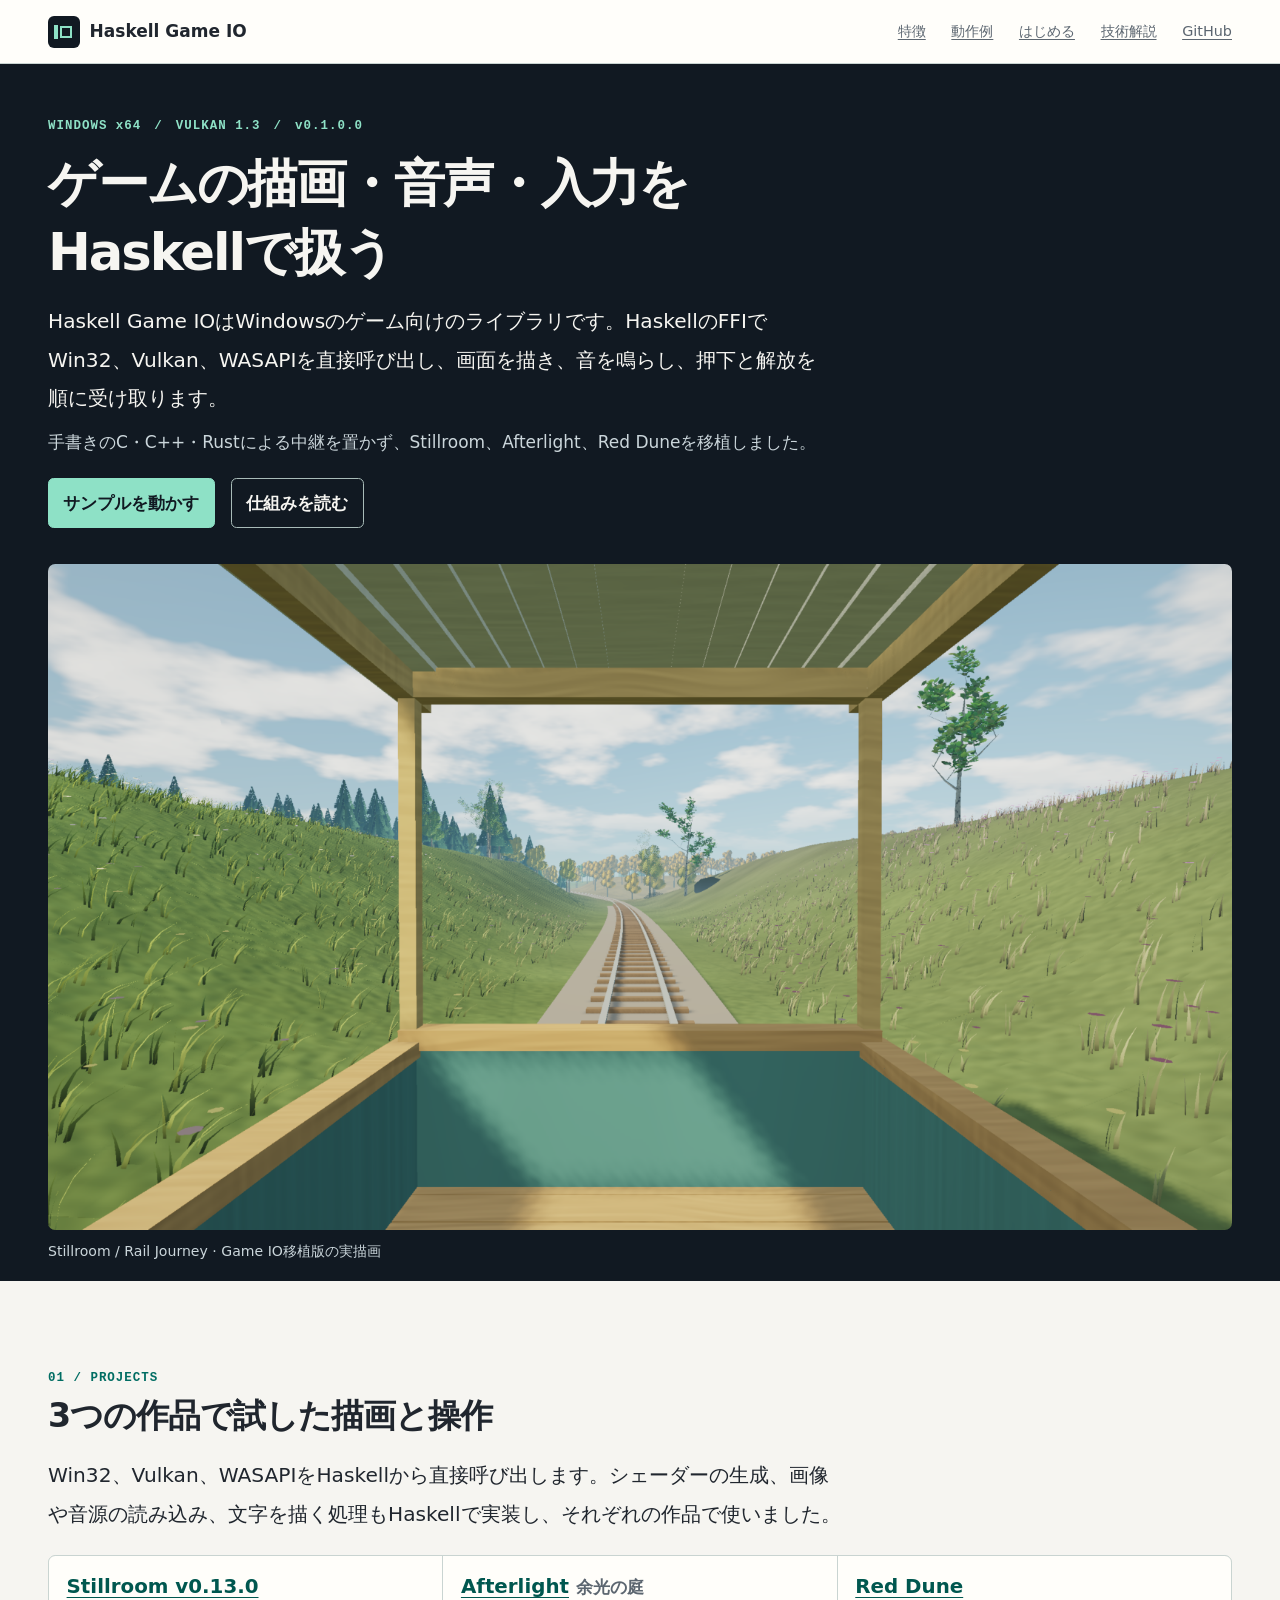
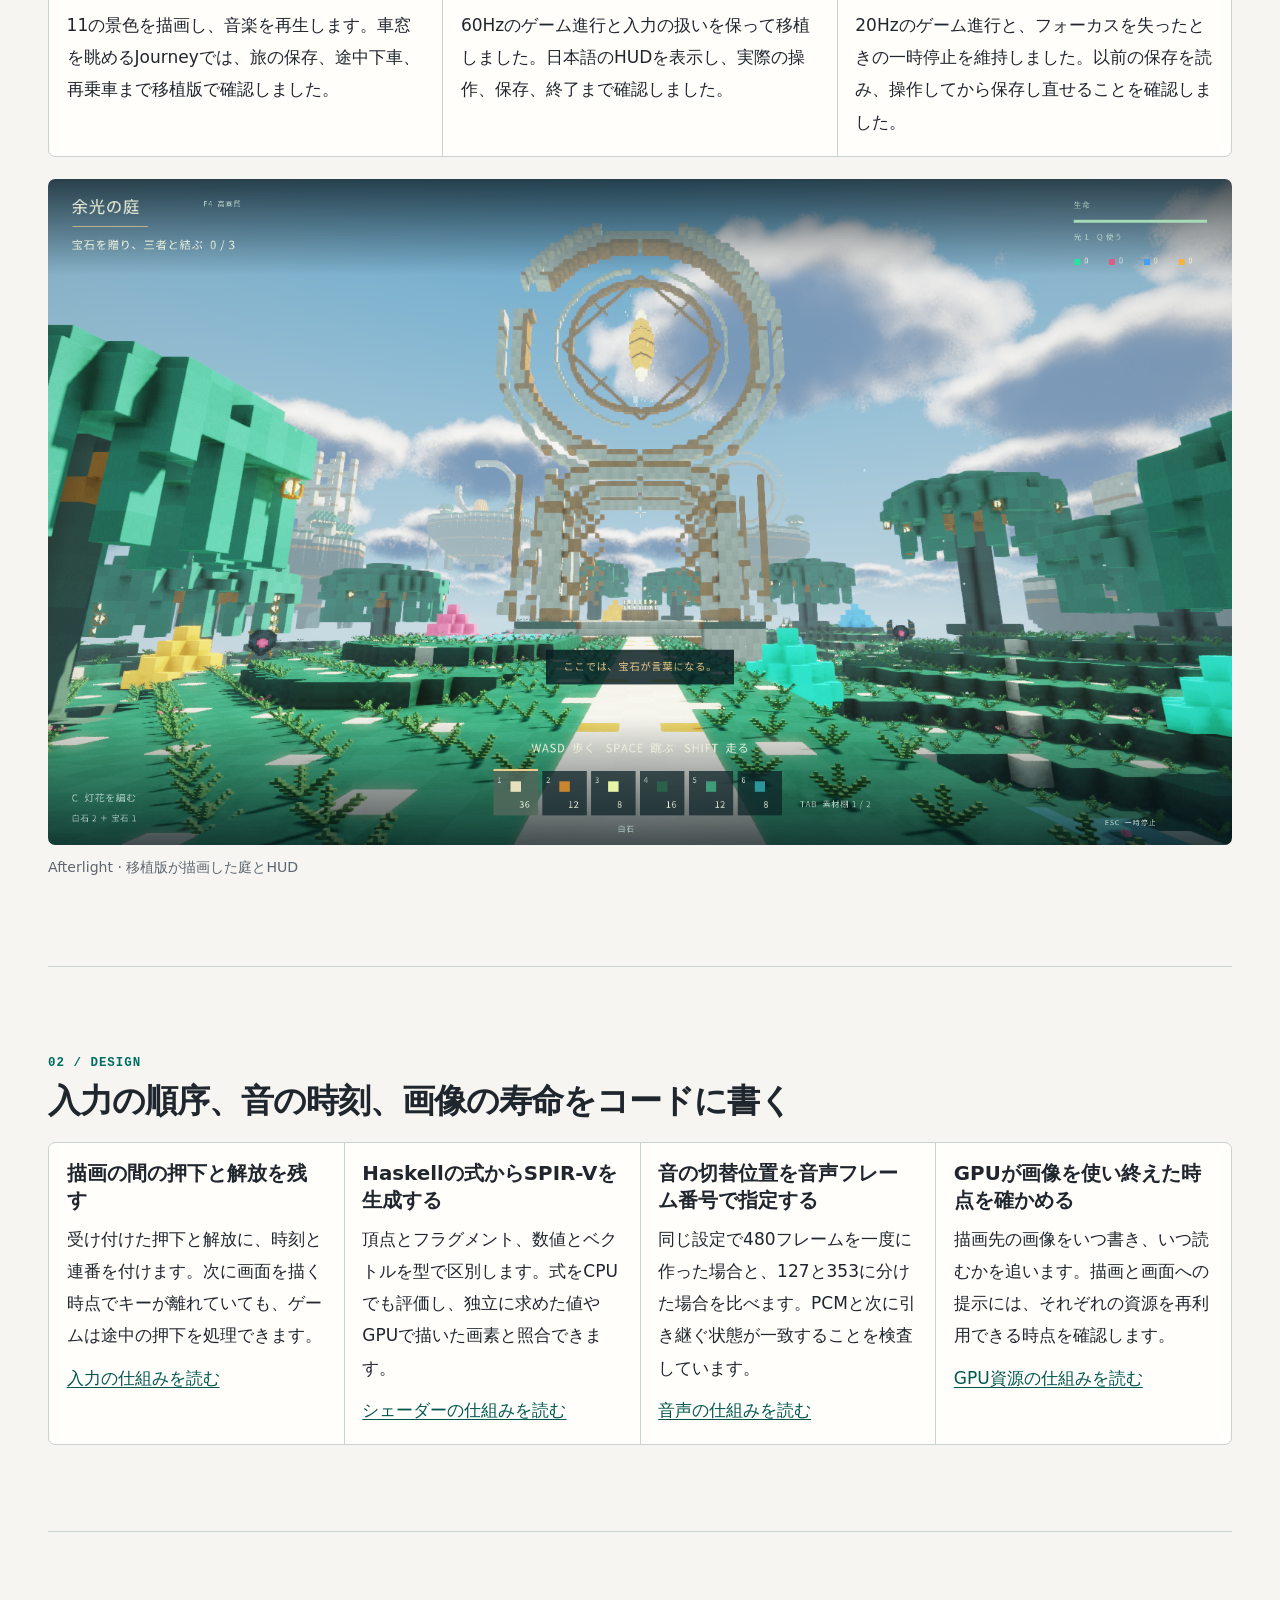
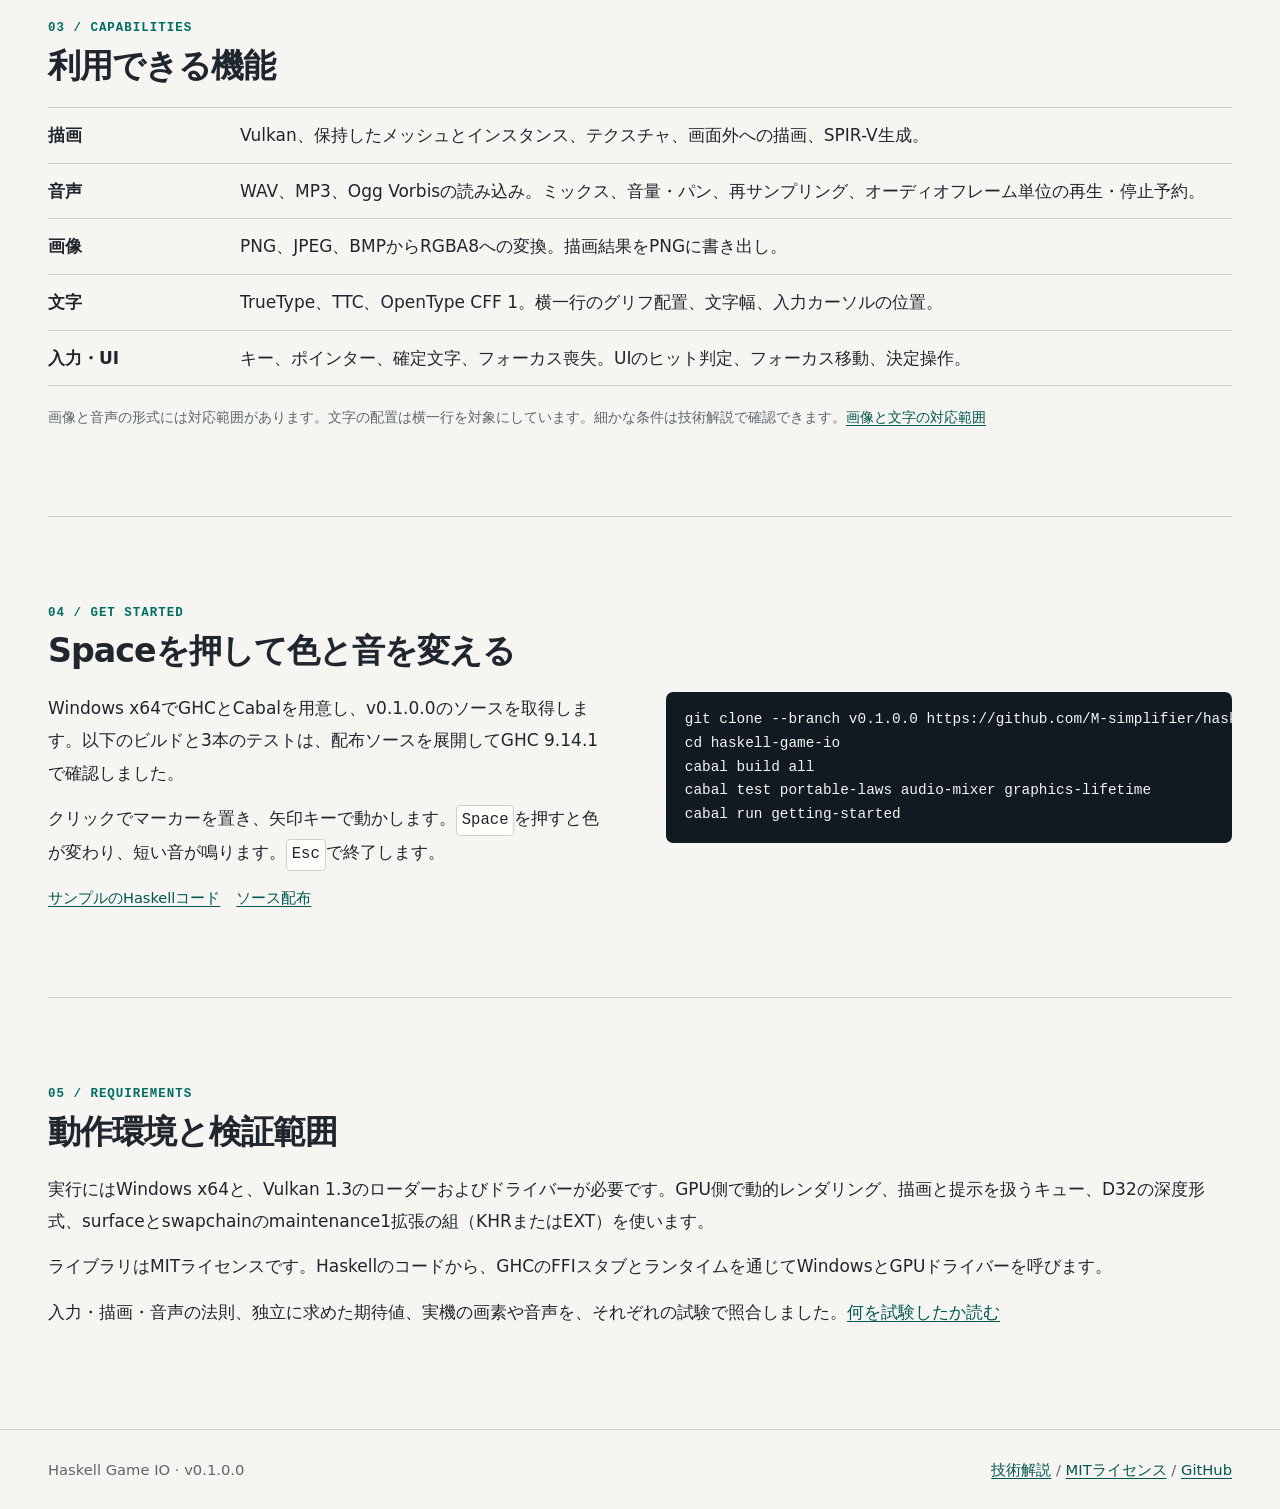
==== site/index.html @ 97c091fb "Add the Japanese Game IO website and implementation guide" ====
<!doctype html>
<html lang="ja">
<head>
  <meta charset="utf-8">
  <meta name="viewport" content="width=device-width, initial-scale=1">
  <meta name="description" content="Haskell Game IOは、Win32、Vulkan、WASAPIを直接呼び出すWindows向けのゲームIOライブラリです。実際のゲーム画面、始め方、実装の仕組みを紹介します。">
  <title>Haskell Game IO</title>
  <link rel="icon" href="assets/game-io.svg" type="image/svg+xml">
  <link rel="stylesheet" href="styles.css">
</head>
<body>
  <a class="skip-link" href="#main">本文へ移動</a>
  <header class="masthead">
    <div class="wrap header-inner">
      <a class="wordmark" href="./" aria-current="page">
        <img src="assets/game-io.svg" alt="" width="32" height="32">
        <span>Haskell Game IO</span>
      </a>
      <nav class="site-nav" aria-label="サイト内">
        <a href="#features">特徴</a>
        <a href="#projects">動作例</a>
        <a href="#start">はじめる</a>
        <a href="implementation.html">技術解説</a>
        <a href="https://github.com/M-simplifier/haskell-game-io">GitHub</a>
      </nav>
    </div>
  </header>
  <main id="main" tabindex="-1">
    <section class="hero" aria-labelledby="hero-title">
      <div class="wrap hero-content">
        <p class="eyebrow">WINDOWS x64　/　VULKAN 1.3　/　v0.1.0.0</p>
        <h1 id="hero-title">ゲームの描画・音声・入力を<br class="hero-break">Haskellで扱う</h1>
        <p class="lede">Haskell Game IOはWindowsのゲーム向けのライブラリです。HaskellのFFIでWin32、Vulkan、WASAPIを直接呼び出し、画面を描き、音を鳴らし、押下と解放を順に受け取ります。</p>
        <p class="hero-detail">手書きのC・C++・Rustによる中継を置かず、Stillroom、Afterlight、Red Duneを移植しました。</p>
        <div class="actions">
          <a class="action" href="#start">サンプルを動かす</a>
          <a class="action action-secondary" href="implementation.html">仕組みを読む</a>
        </div>
      </div>
      <figure class="wrap hero-media">
        <img src="assets/stillroom-rail-journey.png" alt="Stillroomの木枠の車内から、草地を抜けて奥へ続く線路を望む" width="1600" height="900" fetchpriority="high">
        <figcaption>Stillroom <span aria-hidden="true">/</span> Rail Journey <span aria-hidden="true">·</span> Game IO移植版の実描画</figcaption>
      </figure>
    </section>

    <section id="projects" class="section wrap" aria-labelledby="projects-title">
      <p class="eyebrow">01 / PROJECTS</p>
      <h2 id="projects-title">3つの作品で試した描画と操作</h2>
      <p class="lede">Win32、Vulkan、WASAPIをHaskellから直接呼び出します。シェーダーの生成、画像や音源の読み込み、文字を描く処理もHaskellで実装し、それぞれの作品で使いました。</p>
      <div class="feature-grid project-grid">
        <article>
          <h3><a href="https://github.com/M-simplifier/stillroom/releases/tag/v0.13.0">Stillroom v0.13.0</a></h3>
          <p>11の景色を描画し、音楽を再生します。車窓を眺めるJourneyでは、旅の保存、途中下車、再乗車まで移植版で確認しました。</p>
        </article>
        <article>
          <h3><a href="https://github.com/M-simplifier/fp-game-alpha/tree/775f4eb0437a3cc426aee0e5888a38e9432fae35/references/afterlight">Afterlight</a> <span class="subname">余光の庭</span></h3>
          <p>60Hzのゲーム進行と入力の扱いを保って移植しました。日本語のHUDを表示し、実際の操作、保存、終了まで確認しました。</p>
        </article>
        <article>
          <h3><a href="https://github.com/M-simplifier/fp-game-alpha/tree/775f4eb0437a3cc426aee0e5888a38e9432fae35/references/red-dune">Red Dune</a></h3>
          <p>20Hzのゲーム進行と、フォーカスを失ったときの一時停止を維持しました。以前の保存を読み、操作してから保存し直せることを確認しました。</p>
        </article>
      </div>
      <figure class="scene">
        <img src="assets/afterlight-hud.png" alt="Afterlightの庭。木と石の門、空の雲に、日本語の案内と所持品の表示が重なる" width="1600" height="900" loading="lazy">
        <figcaption>Afterlight <span aria-hidden="true">·</span> 移植版が描画した庭とHUD</figcaption>
      </figure>
    </section>

    <section id="features" class="section wrap" aria-labelledby="features-title">
      <p class="eyebrow">02 / DESIGN</p>
      <h2 id="features-title">入力の順序、音の時刻、画像の寿命をコードに書く</h2>
      <div class="feature-grid">
        <article>
          <h3>描画の間の押下と解放を残す</h3>
          <p>受け付けた押下と解放に、時刻と連番を付けます。次に画面を描く時点でキーが離れていても、ゲームは途中の押下を処理できます。</p>
          <a href="implementation.html#input">入力の仕組みを読む</a>
        </article>
        <article>
          <h3>Haskellの式からSPIR-Vを生成する</h3>
          <p>頂点とフラグメント、数値とベクトルを型で区別します。式をCPUでも評価し、独立に求めた値やGPUで描いた画素と照合できます。</p>
          <a href="implementation.html#shaders">シェーダーの仕組みを読む</a>
        </article>
        <article>
          <h3>音の切替位置を音声フレーム番号で指定する</h3>
          <p>同じ設定で480フレームを一度に作った場合と、127と353に分けた場合を比べます。PCMと次に引き継ぐ状態が一致することを検査しています。</p>
          <a href="implementation.html#audio">音声の仕組みを読む</a>
        </article>
        <article>
          <h3>GPUが画像を使い終えた時点を確かめる</h3>
          <p>描画先の画像をいつ書き、いつ読むかを追います。描画と画面への提示には、それぞれの資源を再利用できる時点を確認します。</p>
          <a href="implementation.html#gpu">GPU資源の仕組みを読む</a>
        </article>
      </div>
    </section>

    <section class="section wrap" aria-labelledby="capabilities-title">
      <p class="eyebrow">03 / CAPABILITIES</p>
      <h2 id="capabilities-title">利用できる機能</h2>
      <dl class="capabilities">
        <div><dt>描画</dt><dd>Vulkan、保持したメッシュとインスタンス、テクスチャ、画面外への描画、SPIR-V生成。</dd></div>
        <div><dt>音声</dt><dd>WAV、MP3、Ogg Vorbisの読み込み。ミックス、音量・パン、再サンプリング、オーディオフレーム単位の再生・停止予約。</dd></div>
        <div><dt>画像</dt><dd>PNG、JPEG、BMPからRGBA8への変換。描画結果をPNGに書き出し。</dd></div>
        <div><dt>文字</dt><dd>TrueType、TTC、OpenType CFF 1。横一行のグリフ配置、文字幅、入力カーソルの位置。</dd></div>
        <div><dt>入力・UI</dt><dd>キー、ポインター、確定文字、フォーカス喪失。UIのヒット判定、フォーカス移動、決定操作。</dd></div>
      </dl>
      <p class="fine-print">画像と音声の形式には対応範囲があります。文字の配置は横一行を対象にしています。細かな条件は技術解説で確認できます。<a href="implementation.html#assets">画像と文字の対応範囲</a></p>
    </section>

    <section id="start" class="section wrap" aria-labelledby="start-title">
      <p class="eyebrow">04 / GET STARTED</p>
      <h2 id="start-title">Spaceを押して色と音を変える</h2>
      <div class="split">
        <div>
          <p>Windows x64でGHCとCabalを用意し、v0.1.0.0のソースを取得します。以下のビルドと3本のテストは、配布ソースを展開してGHC 9.14.1で確認しました。</p>
          <p>クリックでマーカーを置き、矢印キーで動かします。<kbd>Space</kbd>を押すと色が変わり、短い音が鳴ります。<kbd>Esc</kbd>で終了します。</p>
          <p class="source-links">
            <a href="https://github.com/M-simplifier/haskell-game-io/blob/19dde99dc005aceafae934d7178d2b5ecf517e54/examples/GettingStarted.hs">サンプルのHaskellコード</a>
            <a href="https://github.com/M-simplifier/haskell-game-io/releases/tag/v0.1.0.0">ソース配布</a>
          </p>
        </div>
        <pre tabindex="0" aria-label="PowerShellでのビルドと実行"><code>git clone --branch v0.1.0.0 https://github.com/M-simplifier/haskell-game-io.git
cd haskell-game-io
cabal build all
cabal test portable-laws audio-mixer graphics-lifetime
cabal run getting-started</code></pre>
      </div>
    </section>

    <section class="section wrap" aria-labelledby="requirements-title">
      <p class="eyebrow">05 / REQUIREMENTS</p>
      <h2 id="requirements-title">動作環境と検証範囲</h2>
      <p>実行にはWindows x64と、Vulkan 1.3のローダーおよびドライバーが必要です。GPU側で動的レンダリング、描画と提示を扱うキュー、D32の深度形式、surfaceとswapchainのmaintenance1拡張の組（KHRまたはEXT）を使います。</p>
      <p>ライブラリはMITライセンスです。Haskellのコードから、GHCのFFIスタブとランタイムを通じてWindowsとGPUドライバーを呼びます。</p>
      <p>入力・描画・音声の法則、独立に求めた期待値、実機の画素や音声を、それぞれの試験で照合しました。<a href="implementation.html#validation">何を試験したか読む</a></p>
    </section>
  </main>
  <footer class="site-footer">
    <div class="wrap footer-inner">
      <span>Haskell Game IO <span aria-hidden="true">·</span> v0.1.0.0</span>
      <span><a href="implementation.html">技術解説</a> <span aria-hidden="true">/</span> <a href="https://github.com/M-simplifier/haskell-game-io/blob/19dde99dc005aceafae934d7178d2b5ecf517e54/LICENSE">MITライセンス</a> <span aria-hidden="true">/</span> <a href="https://github.com/M-simplifier/haskell-game-io">GitHub</a></span>
    </div>
  </footer>
</body>
</html>
---- site/styles.css ----
:root {
  color-scheme: light;
  --paper: #f6f5f1;
  --surface: #fffefa;
  --ink: #20262e;
  --muted: #5c6670;
  --accent: #006d63;
  --accent-strong: #00574f;
  --line: #c9d4d1;
  --tint: #e8f0ec;
  --dark: #111922;
  --light: #f6f5f1;
  --mint: #8ee1c6;
  --space: clamp(1.15rem, 4vw, 3rem);
  --mono: ui-monospace, Consolas, "Liberation Mono", monospace;
}

*, *::before, *::after { box-sizing: border-box; }

[hidden] { display: none !important; }

html { scroll-padding-top: 1.5rem; }

body {
  margin: 0;
  background: var(--paper);
  color: var(--ink);
  font: clamp(1.0625rem, 1.25vw, 1.125rem)/1.9 system-ui, "Yu Gothic UI", "Hiragino Kaku Gothic ProN", "Noto Sans CJK JP", sans-serif;
}

img { display: block; max-inline-size: 100%; block-size: auto; }

h1, h2, h3, p, figure { margin: 0; }

h1, h2, h3 { line-height: 1.36; }

h1 { font-size: clamp(2.05rem, 4vw, 3.5rem); letter-spacing: -.04em; }

h2 { font-size: clamp(1.55rem, 2.6vw, 2.5rem); letter-spacing: -.03em; }

h3 { font-size: clamp(1.08rem, 1.55vw, 1.28rem); }

a { color: var(--accent-strong); text-underline-offset: .2em; }

a:hover { text-decoration-thickness: .14em; }

:focus-visible { outline: .18rem solid #a64a1e; outline-offset: .2rem; }

.hero :focus-visible { outline-color: #ffc986; }

code, pre, kbd, .eyebrow { font-family: var(--mono); }

p code, dd code, li code {
  font-size: .9em;
  overflow-wrap: anywhere;
}

pre {
  margin: 0;
  padding: 1rem 1.2rem;
  overflow-x: auto;
  border-radius: .45rem;
  background: var(--dark);
  color: var(--light);
  font-size: .9rem;
  line-height: 1.65;
}

kbd {
  display: inline-block;
  padding: 0 .3em;
  border: 1px solid var(--line);
  border-radius: .24em;
  background: var(--surface);
  font-size: .92em;
}

.wrap { width: min(76rem, calc(100% - 2 * var(--space))); margin-inline: auto; }

.skip-link {
  position: absolute;
  z-index: 5;
  inset: .4rem auto auto .4rem;
  padding: .65rem 1rem;
  background: var(--surface);
  transform: translateY(-160%);
}

.skip-link:focus { transform: none; }

.masthead {
  border-block-end: 1px solid var(--line);
  background: var(--surface);
}

.header-inner {
  display: flex;
  flex-wrap: wrap;
  align-items: center;
  justify-content: space-between;
  gap: .3rem 1.4rem;
  padding-block: .6rem;
}

.wordmark, .site-nav {
  display: flex;
  align-items: center;
  gap: clamp(.7rem, 2vw, 1.6rem);
}

.wordmark {
  min-block-size: 2.75rem;
  gap: .6rem;
  color: var(--ink);
  font-weight: 750;
  text-decoration: none;
}

.site-nav { flex-wrap: wrap; }

.site-nav a {
  display: flex;
  align-items: center;
  min-block-size: 2.75rem;
  color: var(--muted);
  font-size: .9rem;
}

.site-nav [aria-current] { color: var(--ink); font-weight: 700; }

.hero { background: var(--dark); color: var(--light); padding-block-end: 1rem; }

.hero-media img {
  inline-size: 100%;
  border-radius: .45rem;
}

.hero-content {
  padding-block: clamp(1.9rem, 4vw, 3.3rem) clamp(1.4rem, 3vw, 2.2rem);
}

.hero-content h1 { margin-block: .6rem .9rem; }

.hero-content .lede { max-inline-size: 49rem; }

.hero-detail, .hero-media figcaption { color: #cbd6db; }

.hero-detail { margin-block-start: .55rem; }

.eyebrow {
  color: var(--accent);
  font-size: .78rem;
  font-weight: 700;
  letter-spacing: .08em;
}

.hero .eyebrow { color: var(--mint); }

.lede { max-inline-size: 50rem; font-size: clamp(1.03rem, 1.6vw, 1.26rem); }

.actions { display: flex; flex-wrap: wrap; align-items: center; gap: .65rem 1rem; }

.action, button {
  display: inline-flex;
  align-items: center;
  justify-content: center;
  min-block-size: 2.75rem;
  padding: .52rem .9rem;
  border: 1px solid var(--accent);
  border-radius: .35rem;
  background: var(--accent);
  color: white;
  font: inherit;
  font-weight: 650;
  text-decoration: none;
  cursor: pointer;
}

.action:hover, button:hover { background: var(--accent-strong); }

.action-secondary, button.secondary {
  background: transparent;
  color: var(--accent-strong);
}

.action-secondary:hover, button.secondary:hover { background: var(--tint); }

.hero .actions { margin-block-start: 1.2rem; }

.hero .action { background: var(--mint); color: var(--dark); border-color: var(--mint); }

.hero .action:hover { background: #b1eedc; }

.hero .action-secondary { background: transparent; color: var(--light); border-color: #a8bbb8; }

.hero .action-secondary:hover { background: #273740; }

button[aria-disabled="true"], button[aria-disabled="true"]:hover {
  background: var(--tint);
  color: var(--muted);
  border-color: var(--line);
  cursor: default;
}

.section { padding-block: clamp(3.2rem, 6.67vw, 6rem); }

.section + .section { border-block-start: 1px solid var(--line); }

.section h2 { margin-block: .15rem 1.15rem; }

.section p + p, .article-body p + p { margin-block-start: .8rem; }

.split {
  display: grid;
  grid-template-columns: minmax(0, 1fr) minmax(0, 1fr);
  align-items: start;
  gap: clamp(1.2rem, 4vw, 3.5rem);
}

.feature-grid {
  display: grid;
  grid-template-columns: repeat(auto-fit, minmax(min(100%, 16rem), 1fr));
  gap: 1px;
  border: 1px solid var(--line);
  border-radius: .45rem;
  background: var(--line);
  overflow: hidden;
}

.feature-grid > * { padding: 1.1rem; background: var(--surface); }

.feature-grid p { margin-block-start: .5rem; }

.feature-grid p + a { display: inline-block; margin-block-start: .65rem; }

.project-grid, .scene { margin-block-start: 1.4rem; }

.subname { color: var(--muted); font-size: .85em; }

.scene img { width: 100%; border-radius: .45rem; }

figcaption, .fine-print {
  margin-block-start: .55rem;
  color: var(--muted);
  font-size: .88rem;
}

.capabilities { margin-block: 1.1rem; }

.capabilities > div {
  display: grid;
  grid-template-columns: minmax(7rem, 11rem) minmax(0, 1fr);
  gap: .15rem 1rem;
  padding-block: .7rem;
  border-block-end: 1px solid var(--line);
}

.capabilities > div:first-child { border-block-start: 1px solid var(--line); }

.capabilities dt { font-weight: 700; }

.capabilities dd { margin: 0; }

.source-links {
  display: flex;
  flex-wrap: wrap;
  gap: .25rem 1rem;
  font-size: .91rem;
}

.article-intro {
  padding-block: clamp(2.5rem, 6vw, 4.75rem) clamp(1.8rem, 4vw, 3rem);
  border-block-end: 1px solid var(--line);
  background: var(--tint);
}

.article-intro h1 { margin-block: .45rem 1rem; }

.article-layout {
  display: grid;
  grid-template-columns: minmax(10rem, 13rem) minmax(0, 45rem);
  align-items: start;
  gap: var(--space);
  padding-block: clamp(1.8rem, 4vw, 3rem);
}

.article-contents {
  position: sticky;
  top: 1.25rem;
  padding-inline-end: .85rem;
  font-size: .92rem;
}

.article-contents summary { cursor: pointer; font-weight: 700; }

.article-contents ol { margin-block: .5rem 0; padding-inline-start: 1.25rem; }

.article-contents a { display: inline-block; padding-block: .18rem; }

.article-body > section { padding-block: 0 clamp(1.75rem, 3vw, 2.25rem); }

.article-body > section + section { padding-block-start: clamp(1.75rem, 3vw, 2.25rem); border-block-start: 1px solid var(--line); }

.article-body h2 { margin-block: .18rem 1rem; }

.article-body h3 { margin-block: 1.2rem .55rem; }

.article-body :is(figure, pre, details) { margin-block: 1.15rem; }

.diagram {
  padding: clamp(.85rem, 3vw, 1.4rem);
  border: 1px solid var(--line);
  border-radius: .45rem;
  background: var(--surface);
}

.diagram-steps {
  display: grid;
  grid-template-columns: repeat(auto-fit, minmax(min(100%, 10.5rem), 1fr));
  gap: .55rem;
  padding: 0;
  margin: 0;
  list-style: none;
}

.diagram-steps > li {
  padding: .75rem;
  background: var(--tint);
  border-radius: .25rem;
}

.diagram-steps strong { display: block; }

.diagram-head {
  padding-block-end: .5rem;
  border-block-end: 1px solid var(--line);
  margin-block-end: .65rem;
}

.input-timeline {
  display: grid;
  grid-template-columns: repeat(4, minmax(0, 1fr));
  gap: .45rem;
  margin: 0;
  padding: 0;
  list-style: none;
}

.input-timeline li {
  padding: .6rem;
  border: 2px solid transparent;
  border-radius: .3rem;
  background: var(--tint);
}

.input-timeline strong, .input-timeline span { display: block; }

.input-timeline strong, .audio-row span, [data-input-time] { font-variant-numeric: tabular-nums; }

.input-timeline span { font-size: .9rem; }

.input-timeline [aria-current="step"] { border-color: var(--accent); background: #d5ebe3; }

.demo-controls { margin-block-start: .8rem; }

.demo-result { margin-block-end: .7rem; }

.article-body .demo-result p + p { margin-block-start: 0; }

.completion-lanes { margin: 0; }

.completion-lanes > div {
  display: grid;
  grid-template-columns: minmax(6rem, .8fr) minmax(0, 1.5fr) minmax(0, 1.5fr);
  gap: .5rem;
  padding-block: .65rem;
  border-block-end: 1px solid var(--line);
}

.completion-lanes dt { font-weight: 750; }

.completion-lanes dd { margin: 0; }

.completion-lanes dd:last-child { color: var(--accent-strong); font-weight: 650; }

.audio-legend {
  display: flex;
  flex-wrap: wrap;
  gap: .15rem 1.05rem;
  font-size: .87rem;
}

.legend-swatch {
  display: inline-block;
  inline-size: .8em;
  block-size: .8em;
  margin-inline-end: .35em;
  border: 1px solid var(--muted);
}

.tone-a { background: #a9d7c7; }
.tone-b { background: #e9cb8f; }

.audio-row { margin-block: .65rem .95rem; }

.audio-row strong { margin-inline-end: .35rem; }

.audio-track {
  --sound-switch: 26.458333%;
  --block-split: 26.458333%;
  position: relative;
  block-size: 1.25rem;
  border: 1px solid var(--muted);
  border-radius: .18rem;
  background: linear-gradient(to right, #a9d7c7 var(--sound-switch), #e9cb8f var(--sound-switch));
}

.audio-switch, .audio-divider { position: absolute; inset-block: 0; }

.audio-switch { inset-inline-start: var(--sound-switch); border-inline-start: 2px solid var(--ink); }

.audio-divider {
  inset-inline-start: var(--block-split);
  inset-block-end: -.45rem;
  border-inline-start: 2px dashed #384556;
}

.demo-controls input[type="range"] {
  display: block;
  width: 100%;
  min-block-size: 2rem;
  margin-inline: 0;
  accent-color: var(--accent);
}

.demo-controls label { font-weight: 700; }

.demo-controls > p { font-size: .9rem; }

.site-footer {
  margin-block-start: 1rem;
  padding-block: 1.6rem;
  border-block-start: 1px solid var(--line);
  color: var(--muted);
  font-size: .92rem;
}

.footer-inner { display: flex; justify-content: space-between; flex-wrap: wrap; gap: .7rem 1.2rem; }

@media (max-width: 49rem) {
  .hero-break { display: none; }
  .split, .article-layout { grid-template-columns: minmax(0, 1fr); }
  .article-contents { position: static; padding: 1rem; border: 1px solid var(--line); }
}

@media (max-width: 33rem) {
  .input-timeline { grid-template-columns: repeat(2, minmax(0, 1fr)); }
  .completion-lanes > div { grid-template-columns: repeat(2, minmax(0, 1fr)); }
  .completion-lanes dt { grid-column: 1 / -1; }
  .capabilities > div { grid-template-columns: minmax(0, 1fr); }
}

@media (max-width: 23rem) {
  .header-inner { gap: 0 .6rem; }
  .site-nav { gap: .7rem; }
}
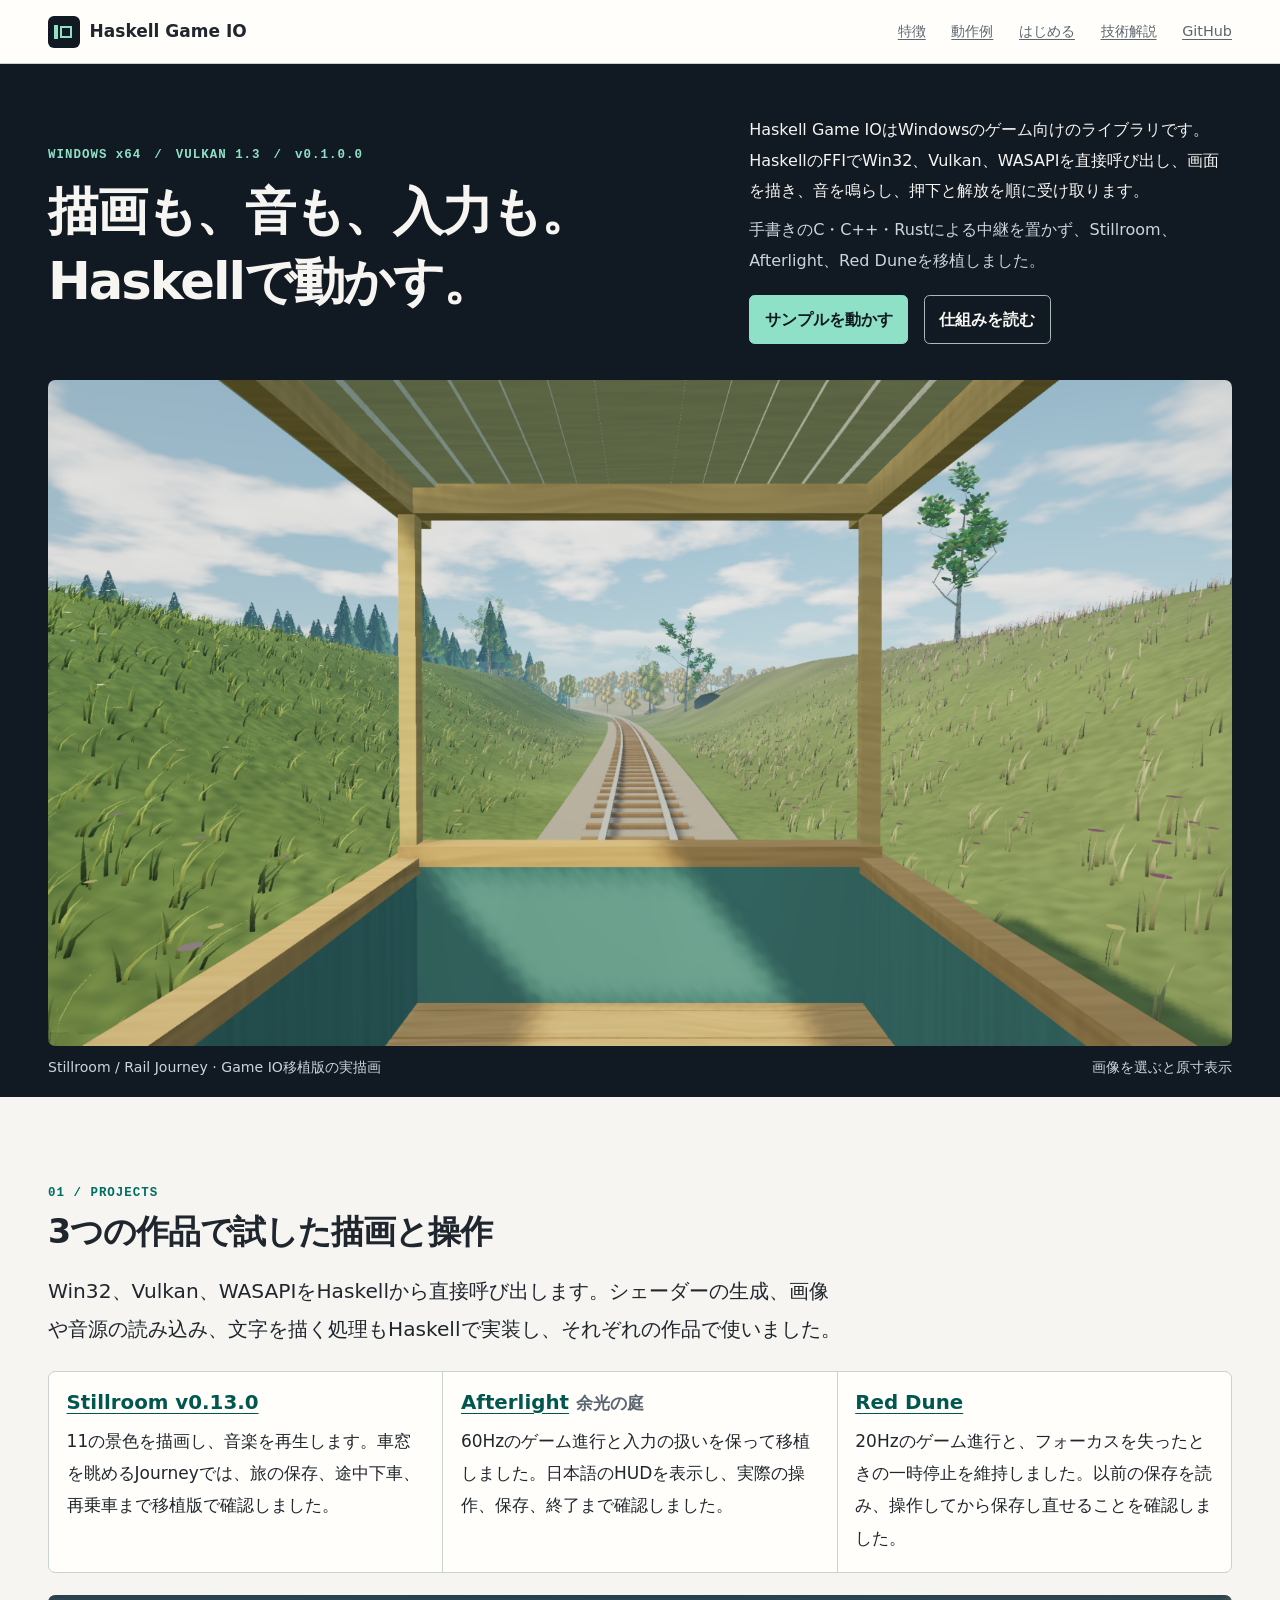
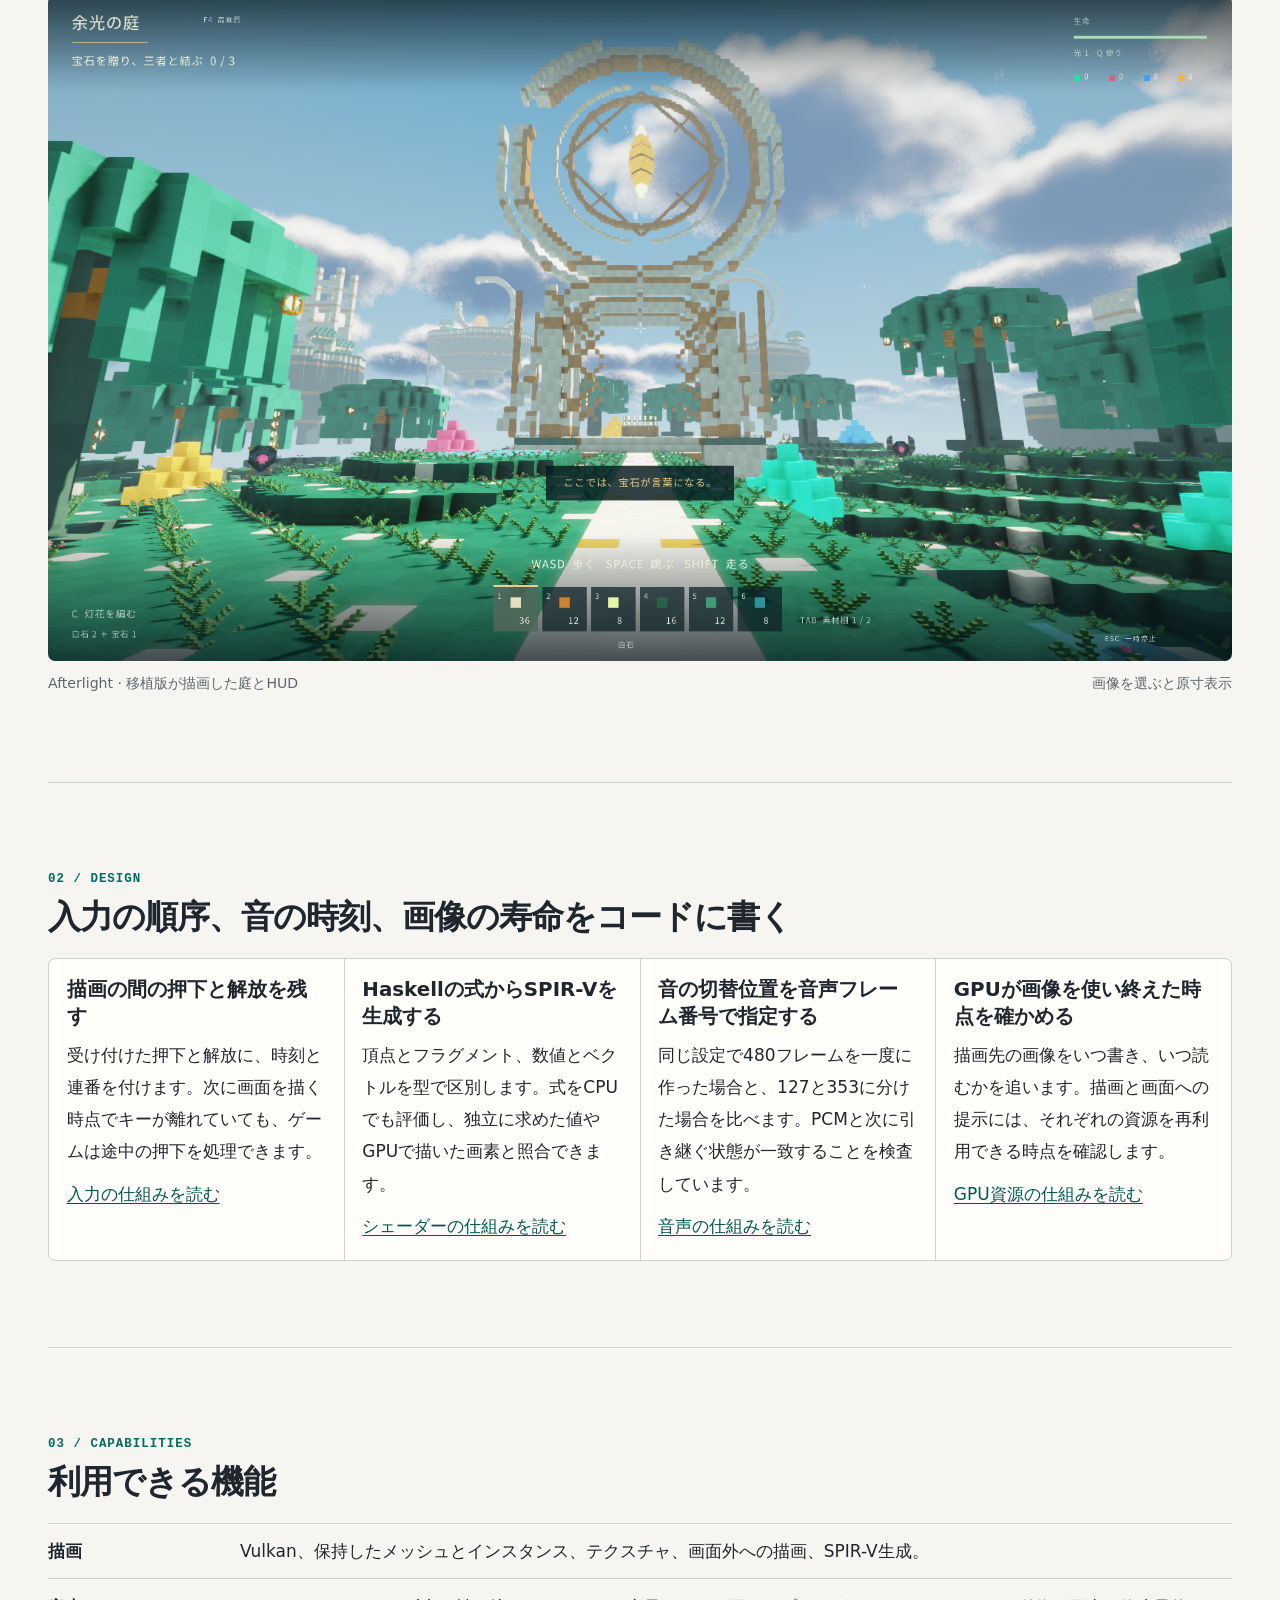
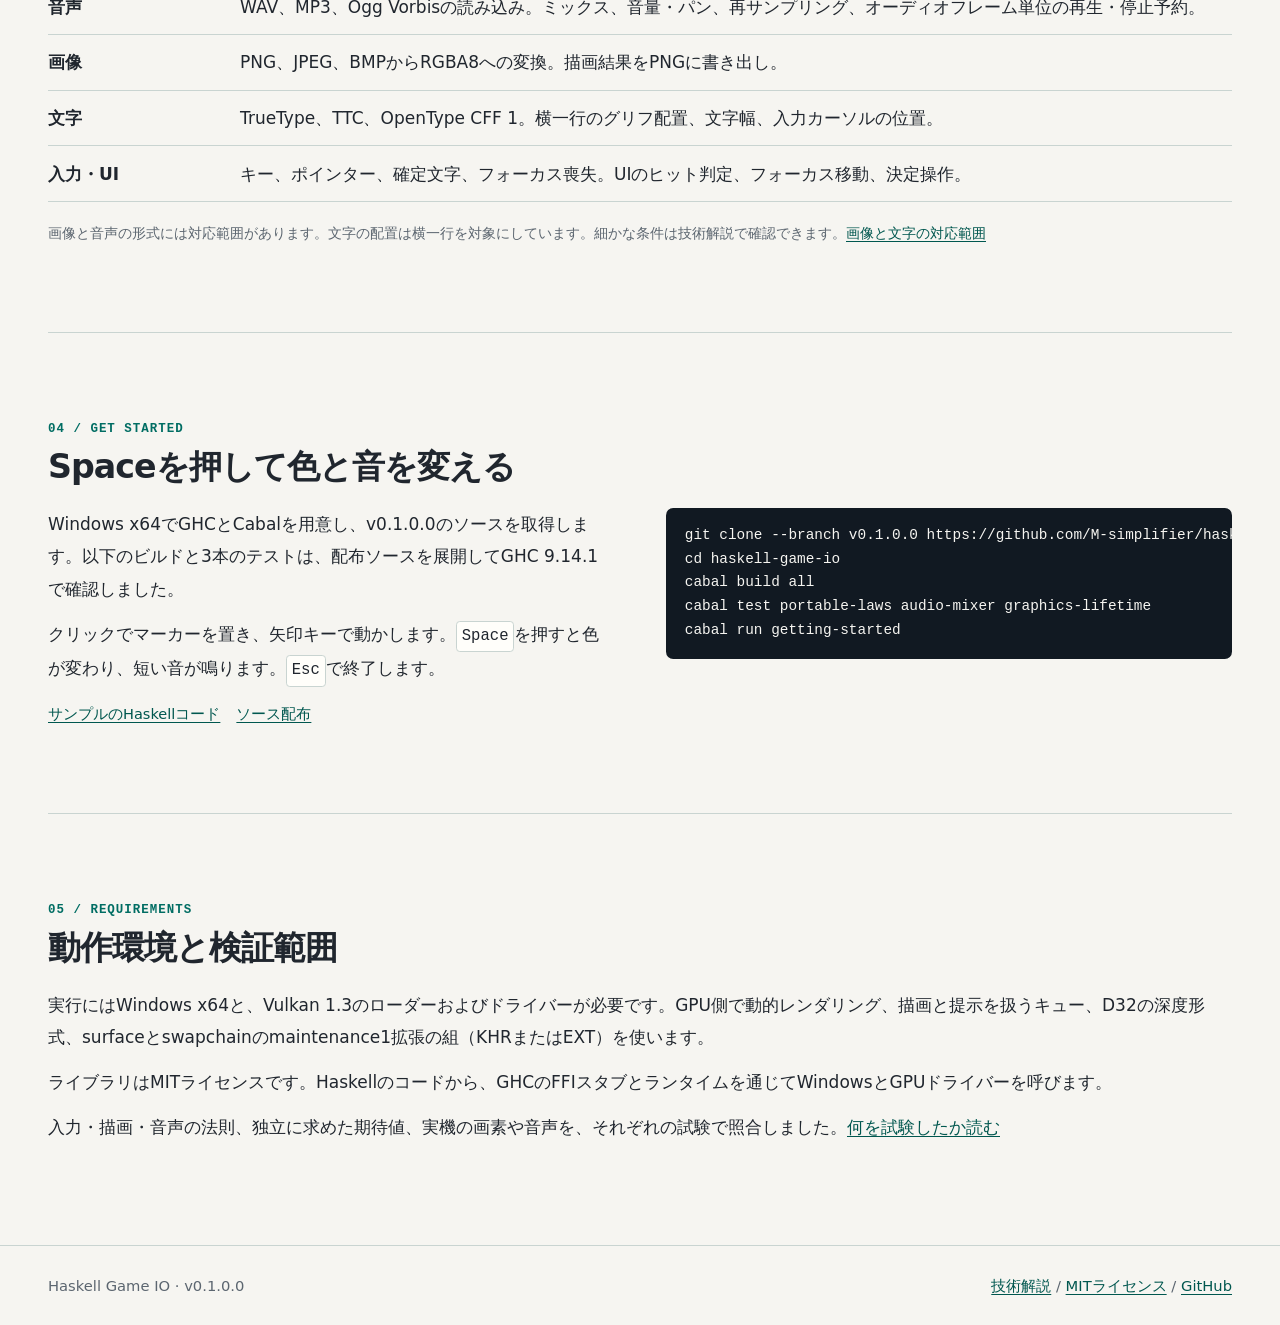
==== commit 27115365: "Deepen the technical guide and include measured results" ====
--- a/site/index.html
+++ b/site/index.html
@@ -28,18 +28,24 @@
   <main id="main" tabindex="-1">
     <section class="hero" aria-labelledby="hero-title">
       <div class="wrap hero-content">
-        <p class="eyebrow">WINDOWS x64　/　VULKAN 1.3　/　v0.1.0.0</p>
-        <h1 id="hero-title">ゲームの描画・音声・入力を<br class="hero-break">Haskellで扱う</h1>
-        <p class="lede">Haskell Game IOはWindowsのゲーム向けのライブラリです。HaskellのFFIでWin32、Vulkan、WASAPIを直接呼び出し、画面を描き、音を鳴らし、押下と解放を順に受け取ります。</p>
-        <p class="hero-detail">手書きのC・C++・Rustによる中継を置かず、Stillroom、Afterlight、Red Duneを移植しました。</p>
-        <div class="actions">
-          <a class="action" href="#start">サンプルを動かす</a>
-          <a class="action action-secondary" href="implementation.html">仕組みを読む</a>
+        <div class="hero-heading">
+          <p class="eyebrow">WINDOWS x64　/　VULKAN 1.3　/　v0.1.0.0</p>
+          <h1 id="hero-title">描画も、音も、入力も。<br>Haskellで動かす。</h1>
+        </div>
+        <div class="hero-aside">
+          <p>Haskell Game IOはWindowsのゲーム向けのライブラリです。HaskellのFFIでWin32、Vulkan、WASAPIを直接呼び出し、画面を描き、音を鳴らし、押下と解放を順に受け取ります。</p>
+          <p class="hero-detail">手書きのC・C++・Rustによる中継を置かず、Stillroom、Afterlight、Red Duneを移植しました。</p>
+          <div class="actions">
+            <a class="action" href="#start">サンプルを動かす</a>
+            <a class="action action-secondary" href="implementation.html">仕組みを読む</a>
+          </div>
         </div>
       </div>
       <figure class="wrap hero-media">
-        <img src="assets/stillroom-rail-journey.png" alt="Stillroomの木枠の車内から、草地を抜けて奥へ続く線路を望む" width="1600" height="900" fetchpriority="high">
-        <figcaption>Stillroom <span aria-hidden="true">/</span> Rail Journey <span aria-hidden="true">·</span> Game IO移植版の実描画</figcaption>
+        <a class="image-link" href="assets/stillroom-rail-journey.png" aria-label="Stillroomの車窓を原寸表示">
+          <img src="assets/stillroom-rail-journey.png" alt="Stillroomの木枠の車内から、草地を抜けて奥へ続く線路を望む" width="1600" height="900" fetchpriority="high">
+        </a>
+        <figcaption class="image-caption"><span>Stillroom <span aria-hidden="true">/</span> Rail Journey <span aria-hidden="true">·</span> Game IO移植版の実描画</span><span>画像を選ぶと原寸表示</span></figcaption>
       </figure>
     </section>
 
@@ -62,8 +68,10 @@
         </article>
       </div>
       <figure class="scene">
-        <img src="assets/afterlight-hud.png" alt="Afterlightの庭。木と石の門、空の雲に、日本語の案内と所持品の表示が重なる" width="1600" height="900" loading="lazy">
-        <figcaption>Afterlight <span aria-hidden="true">·</span> 移植版が描画した庭とHUD</figcaption>
+        <a class="image-link" href="assets/afterlight-hud.png" aria-label="Afterlightの庭とHUDを原寸表示">
+          <img src="assets/afterlight-hud.png" alt="Afterlightの庭。木と石の門、空の雲に、日本語の案内と所持品の表示が重なる" width="1600" height="900" loading="lazy">
+        </a>
+        <figcaption class="image-caption"><span>Afterlight <span aria-hidden="true">·</span> 移植版が描画した庭とHUD</span><span>画像を選ぶと原寸表示</span></figcaption>
       </figure>
     </section>
 
--- a/site/styles.css
+++ b/site/styles.css
@@ -136,12 +136,16 @@
 }
 
 .hero-content {
+  display: grid;
+  grid-template-columns: minmax(0, 1.15fr) minmax(19rem, .85fr);
+  align-items: center;
+  gap: var(--space);
   padding-block: clamp(1.9rem, 4vw, 3.3rem) clamp(1.4rem, 3vw, 2.2rem);
 }
 
-.hero-content h1 { margin-block: .6rem .9rem; }
-
-.hero-content .lede { max-inline-size: 49rem; }
+.hero-heading h1 { margin-block-start: .6rem; }
+
+.hero-aside { font-size: 1rem; }
 
 .hero-detail, .hero-media figcaption { color: #cbd6db; }
 
@@ -239,6 +243,10 @@
 
 .scene img { width: 100%; border-radius: .45rem; }
 
+.image-link { display: block; border-radius: .45rem; }
+
+.image-caption { display: flex; flex-wrap: wrap; justify-content: space-between; gap: .2rem 1rem; }
+
 figcaption, .fine-print {
   margin-block-start: .55rem;
   color: var(--muted);
@@ -437,6 +445,38 @@
 
 .demo-controls > p { font-size: .9rem; }
 
+.measurement-table {
+  width: 100%;
+  margin-block: .9rem;
+  border-collapse: collapse;
+  table-layout: fixed;
+  font-size: .9rem;
+  line-height: 1.65;
+}
+
+.measurement-table :is(th, td) {
+  padding: .6rem;
+  border-block-end: 1px solid var(--line);
+  text-align: start;
+  vertical-align: top;
+  overflow-wrap: anywhere;
+}
+
+.measurement-table thead { background: var(--tint); }
+
+.measurement-table th:first-child { width: 25%; }
+
+.measurement-method {
+  padding: .75rem 1rem;
+  border: 1px solid var(--line);
+  border-radius: .45rem;
+  background: var(--surface);
+}
+
+.measurement-method summary { cursor: pointer; font-weight: 700; }
+
+.measurement-method h4 { margin-block: .9rem .25rem; }
+
 .site-footer {
   margin-block-start: 1rem;
   padding-block: 1.6rem;
@@ -447,8 +487,16 @@
 
 .footer-inner { display: flex; justify-content: space-between; flex-wrap: wrap; gap: .7rem 1.2rem; }
 
+@media (max-width: 59rem) {
+  .hero { display: flex; flex-direction: column; }
+  .hero-content { display: contents; }
+  .hero-heading, .hero-aside { width: calc(100% - 2 * var(--space)); margin-inline: auto; }
+  .hero-heading { padding-block: 1.9rem 1.4rem; }
+  .hero-media { order: 1; }
+  .hero-aside { order: 2; padding-block: 1.1rem .5rem; }
+}
+
 @media (max-width: 49rem) {
-  .hero-break { display: none; }
   .split, .article-layout { grid-template-columns: minmax(0, 1fr); }
   .article-contents { position: static; padding: 1rem; border: 1px solid var(--line); }
 }
@@ -458,6 +506,7 @@
   .completion-lanes > div { grid-template-columns: repeat(2, minmax(0, 1fr)); }
   .completion-lanes dt { grid-column: 1 / -1; }
   .capabilities > div { grid-template-columns: minmax(0, 1fr); }
+  .measurement-table :is(th, td) { padding: .45rem .3rem; }
 }
 
 @media (max-width: 23rem) {
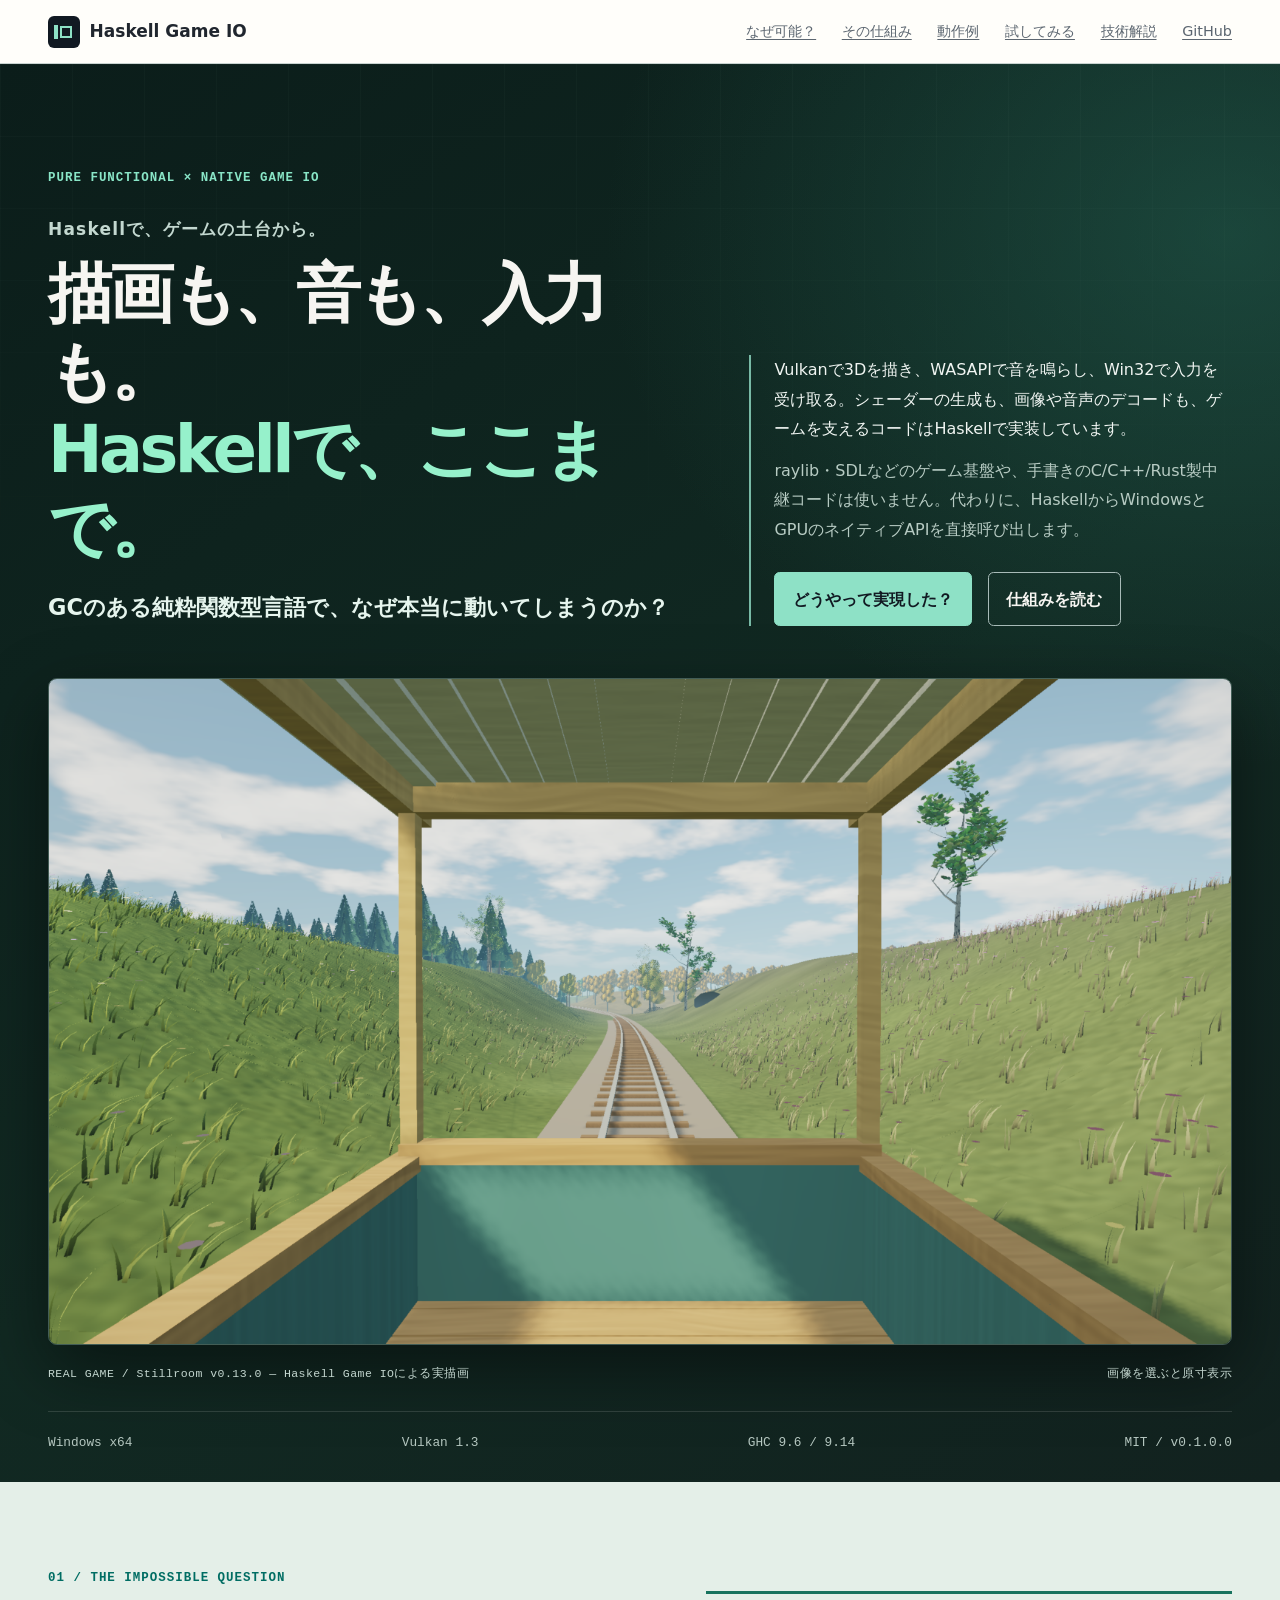
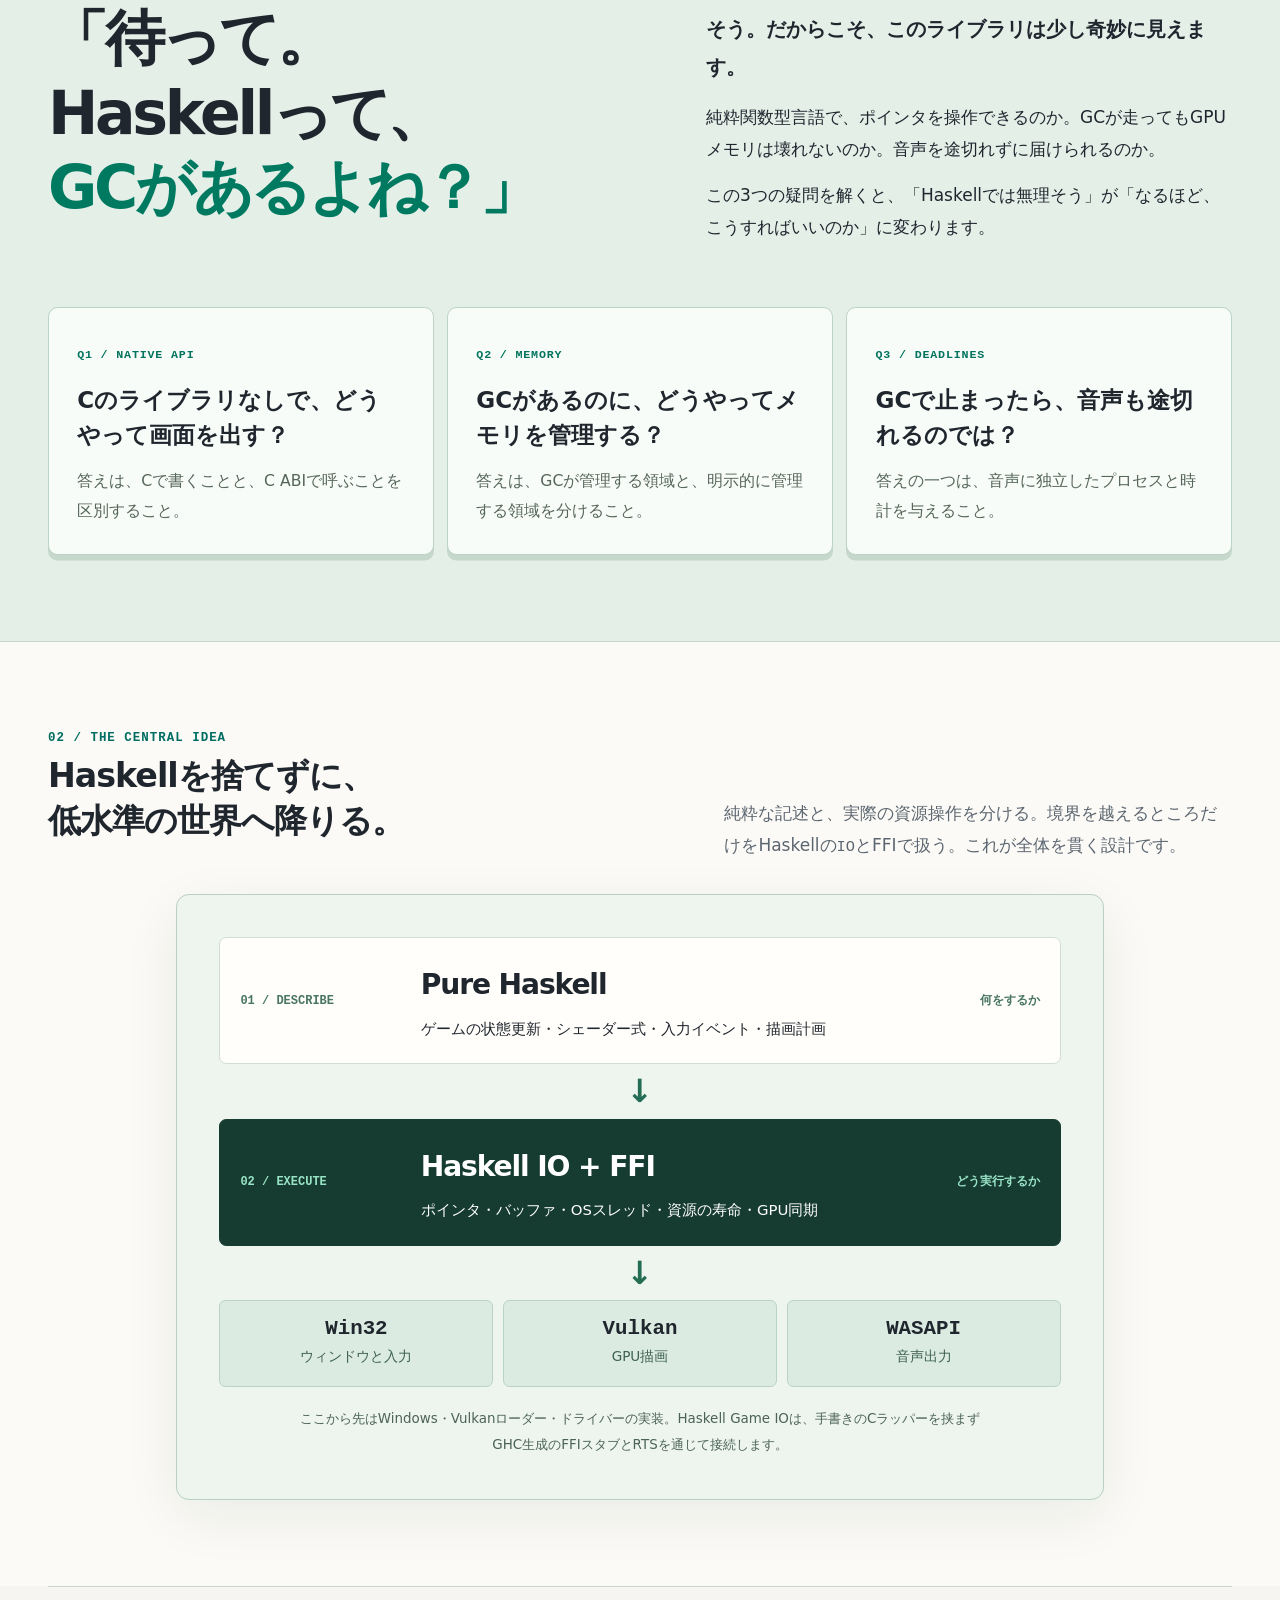
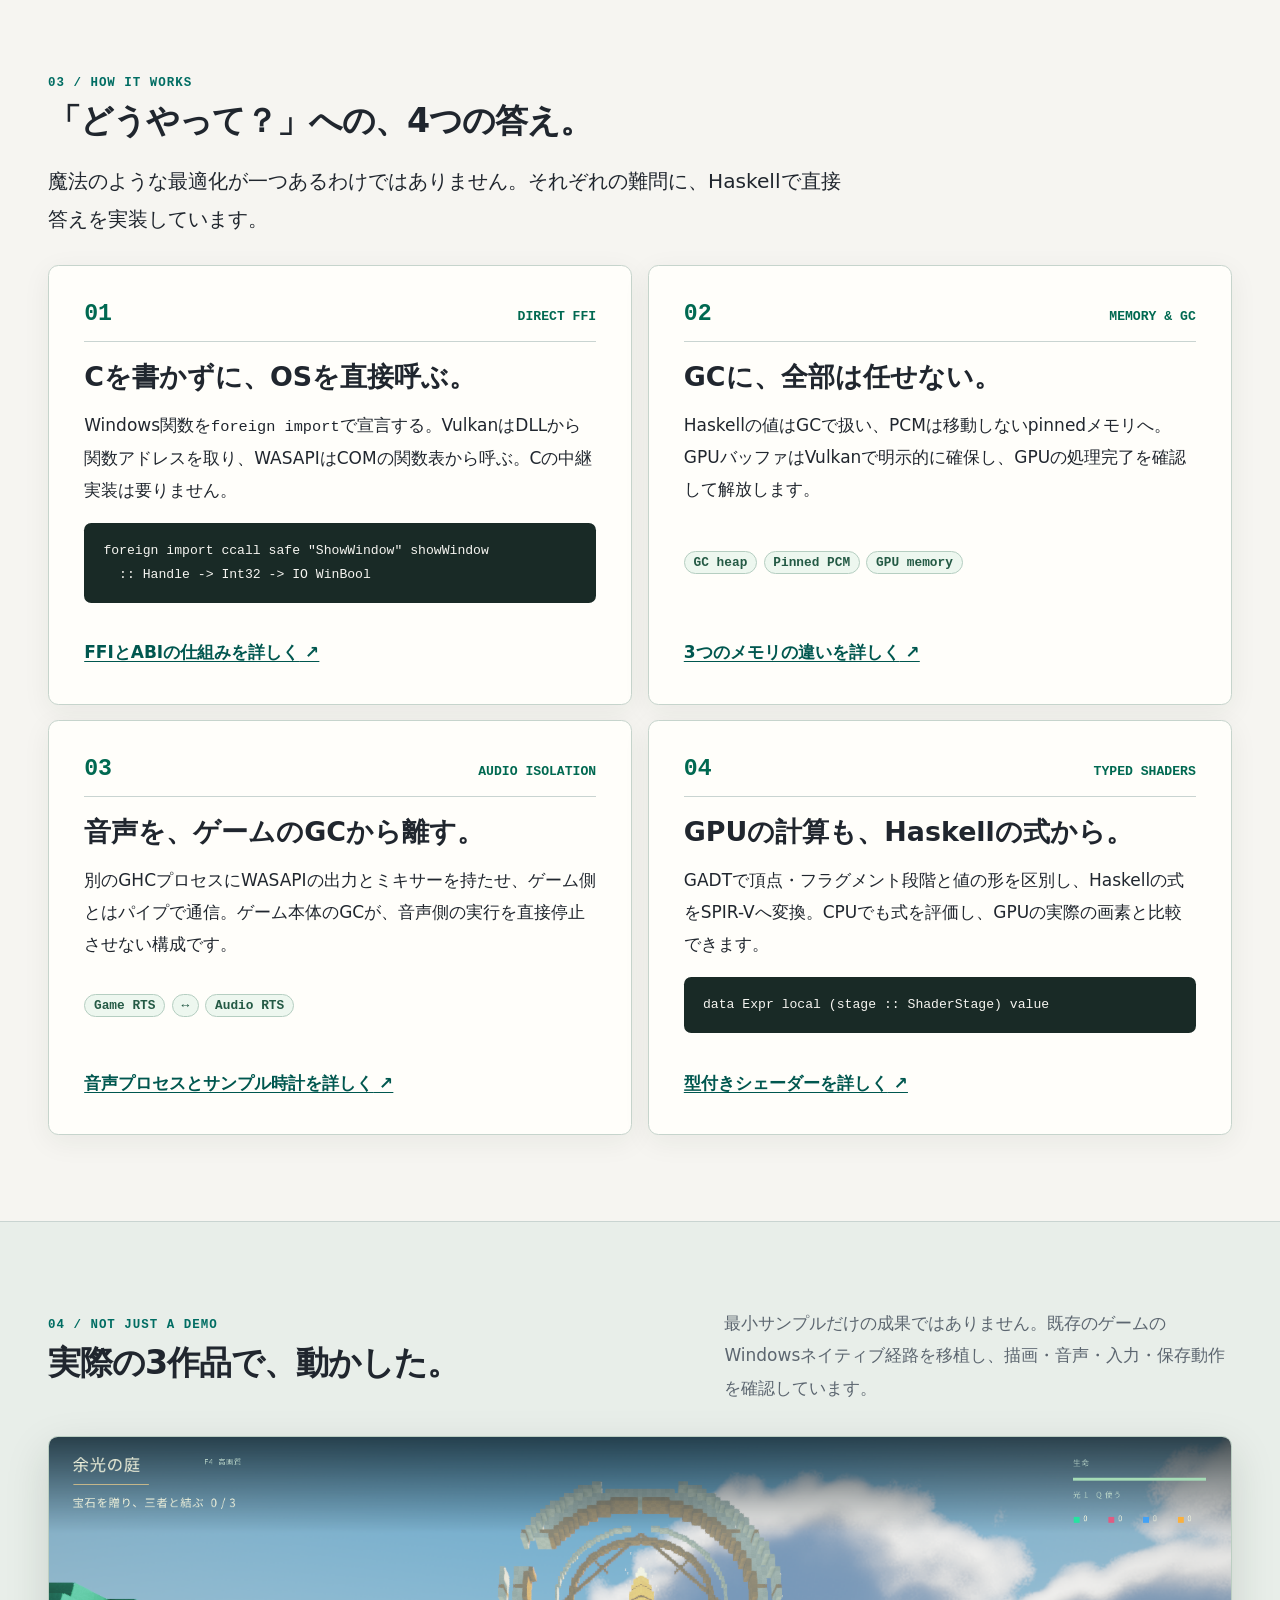
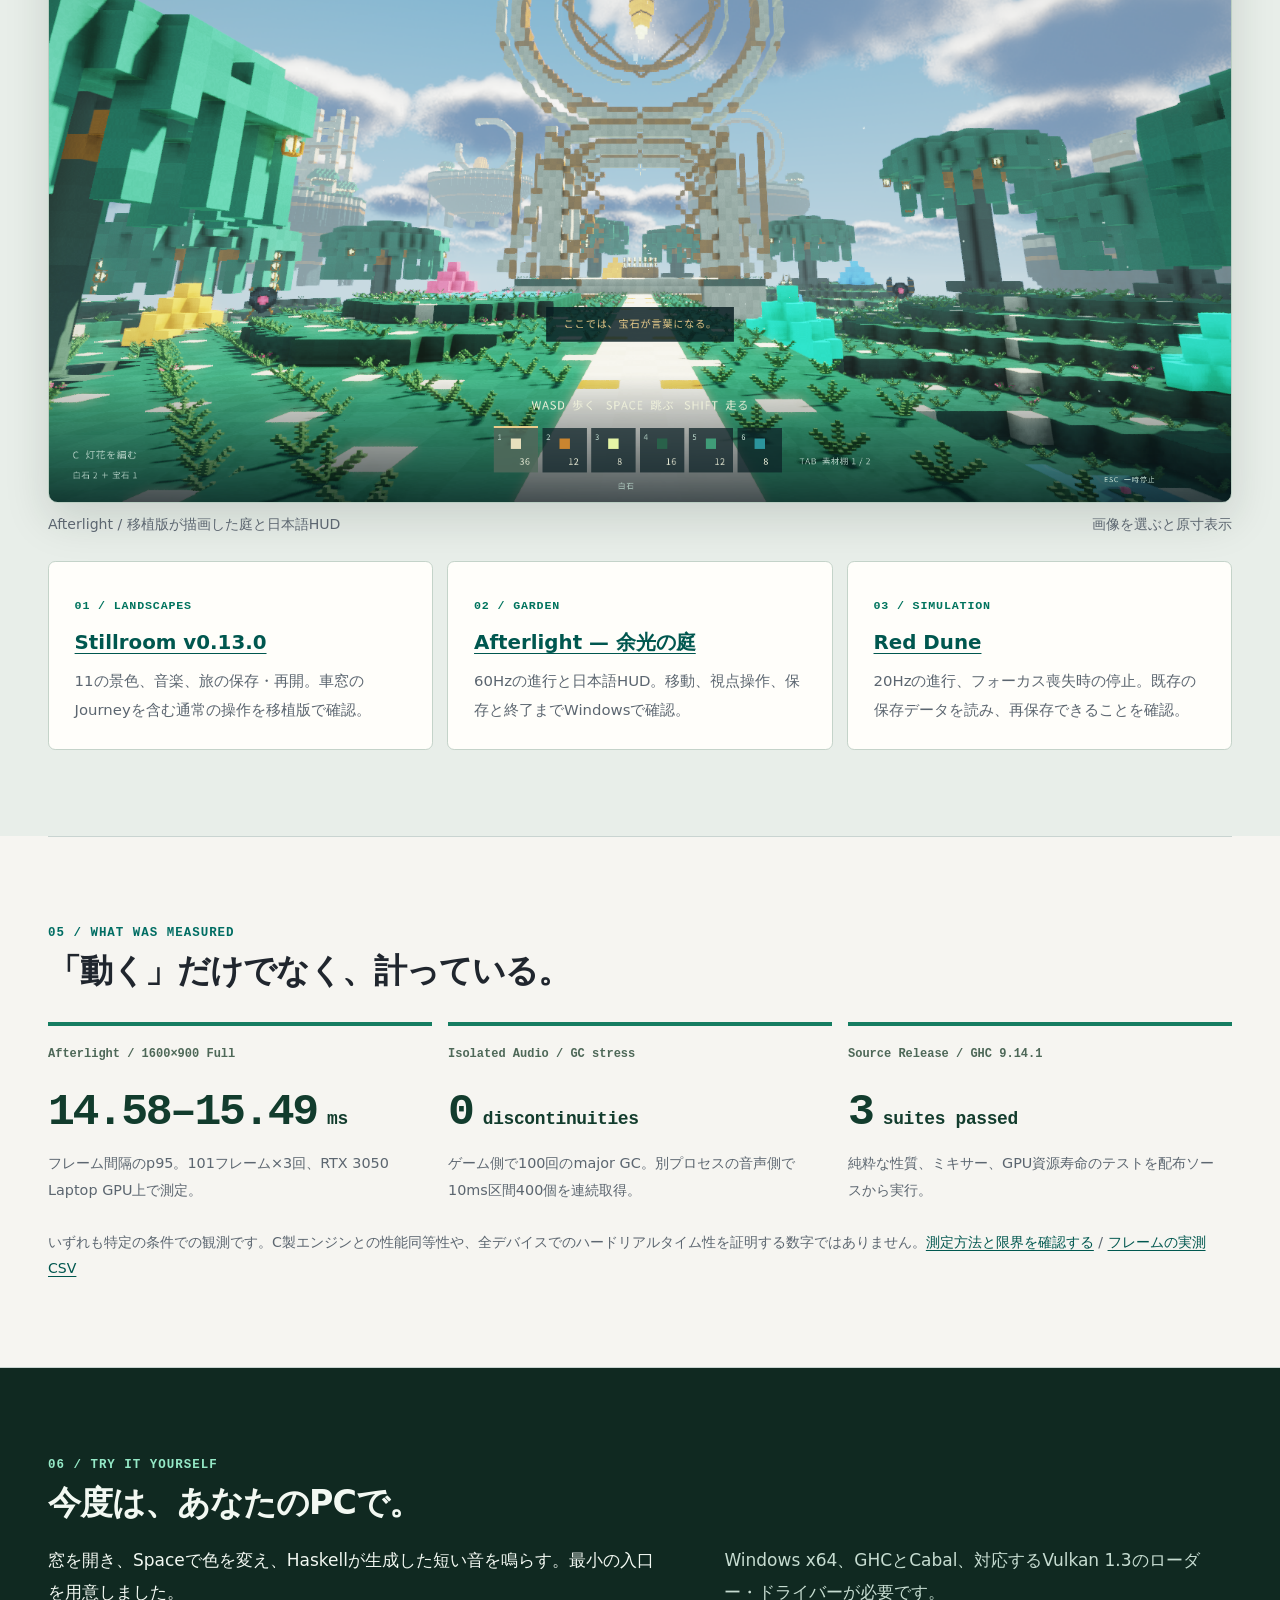
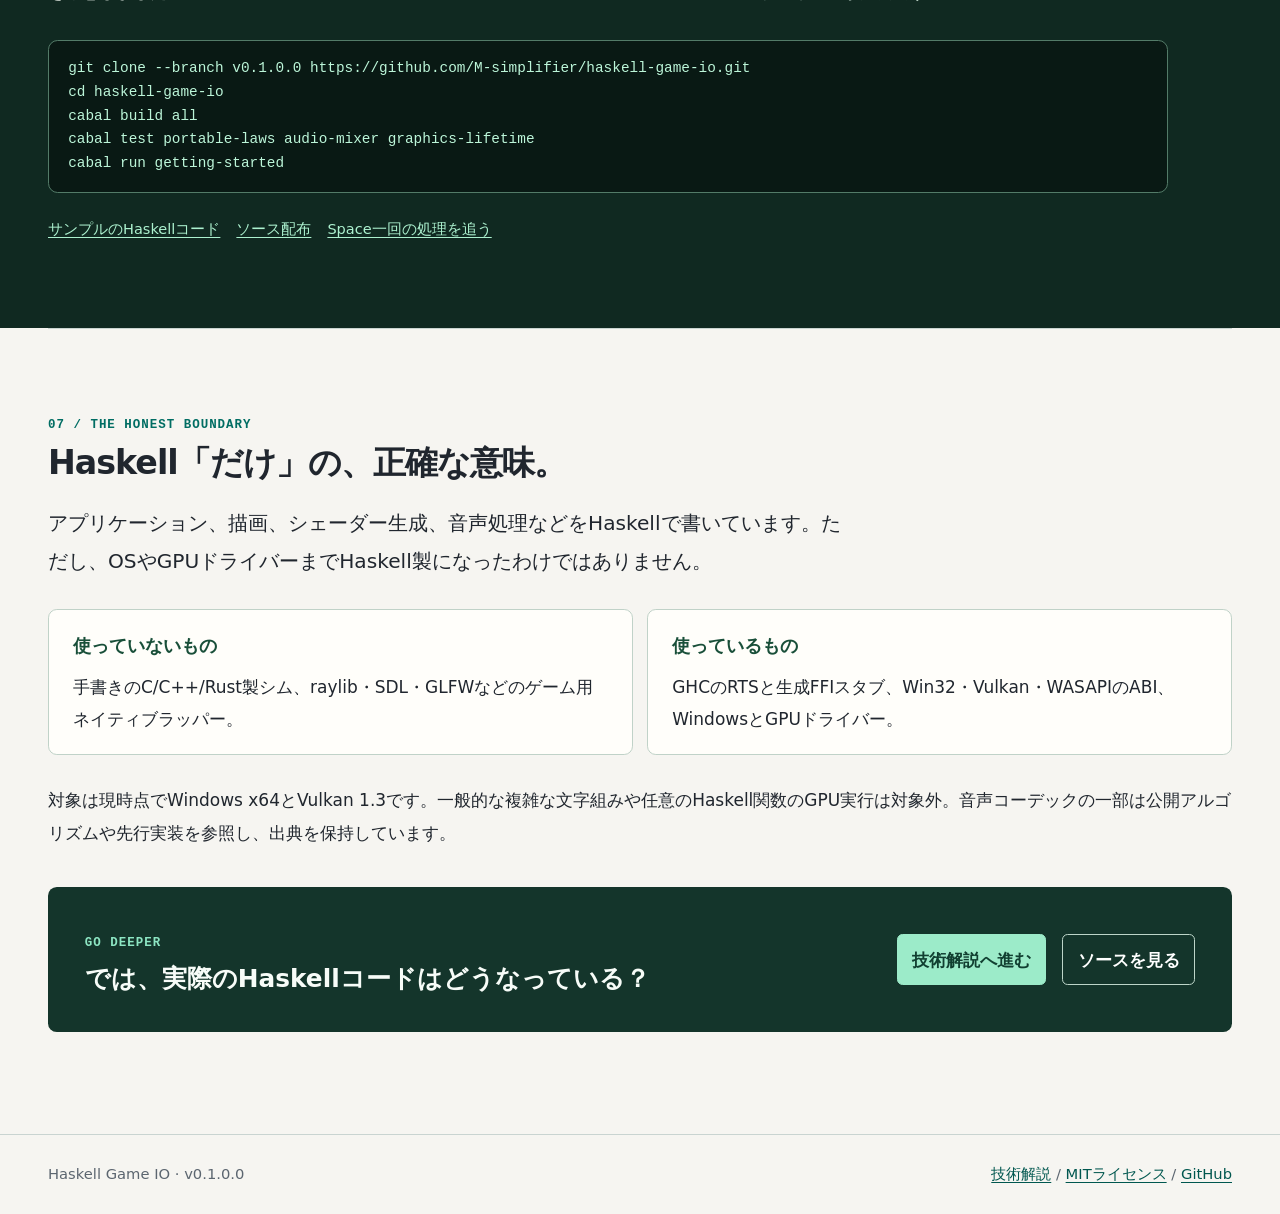
==== commit 641b3e5a: "Redesign website around how Haskell handles native game IO Lead with the surprising result, explain " ====
--- a/site/index.html
+++ b/site/index.html
@@ -3,8 +3,9 @@
 <head>
   <meta charset="utf-8">
   <meta name="viewport" content="width=device-width, initial-scale=1">
-  <meta name="description" content="Haskell Game IOは、Win32、Vulkan、WASAPIを直接呼び出すWindows向けのゲームIOライブラリです。実際のゲーム画面、始め方、実装の仕組みを紹介します。">
-  <title>Haskell Game IO</title>
+  <meta name="description" content="GCのある純粋関数型言語Haskellで、グラフィックも音声も自作できるのか？ Win32・Vulkan・WASAPIを直接扱うHaskell Game IOの仕組みと実測を紹介します。">
+  <meta name="theme-color" content="#11251f">
+  <title>Haskell Game IO — GCのあるHaskellで、なぜここまで？</title>
   <link rel="icon" href="assets/game-io.svg" type="image/svg+xml">
   <link rel="stylesheet" href="styles.css">
 </head>
@@ -17,136 +18,214 @@
         <span>Haskell Game IO</span>
       </a>
       <nav class="site-nav" aria-label="サイト内">
-        <a href="#features">特徴</a>
+        <a href="#question">なぜ可能？</a>
+        <a href="#how">その仕組み</a>
         <a href="#projects">動作例</a>
-        <a href="#start">はじめる</a>
+        <a href="#start">試してみる</a>
         <a href="implementation.html">技術解説</a>
         <a href="https://github.com/M-simplifier/haskell-game-io">GitHub</a>
       </nav>
     </div>
   </header>
+
   <main id="main" tabindex="-1">
-    <section class="hero" aria-labelledby="hero-title">
+    <section class="hero story-hero" aria-labelledby="hero-title">
       <div class="wrap hero-content">
         <div class="hero-heading">
-          <p class="eyebrow">WINDOWS x64　/　VULKAN 1.3　/　v0.1.0.0</p>
-          <h1 id="hero-title">描画も、音も、入力も。<br>Haskellで動かす。</h1>
+          <p class="eyebrow">PURE FUNCTIONAL × NATIVE GAME IO</p>
+          <p class="hero-overline">Haskellで、ゲームの土台から。</p>
+          <h1 id="hero-title">描画も、音も、入力も。<br><em>Haskellで、ここまで。</em></h1>
+          <p class="hero-question">GCのある純粋関数型言語で、なぜ本当に動いてしまうのか？</p>
         </div>
         <div class="hero-aside">
-          <p>Haskell Game IOはWindowsのゲーム向けのライブラリです。HaskellのFFIでWin32、Vulkan、WASAPIを直接呼び出し、画面を描き、音を鳴らし、押下と解放を順に受け取ります。</p>
-          <p class="hero-detail">手書きのC・C++・Rustによる中継を置かず、Stillroom、Afterlight、Red Duneを移植しました。</p>
+          <p>Vulkanで3Dを描き、WASAPIで音を鳴らし、Win32で入力を受け取る。シェーダーの生成も、画像や音声のデコードも、ゲームを支えるコードはHaskellで実装しています。</p>
+          <p class="hero-detail">raylib・SDLなどのゲーム基盤や、手書きのC/C++/Rust製中継コードは使いません。代わりに、HaskellからWindowsとGPUのネイティブAPIを直接呼び出します。</p>
           <div class="actions">
-            <a class="action" href="#start">サンプルを動かす</a>
+            <a class="action" href="#question">どうやって実現した？</a>
             <a class="action action-secondary" href="implementation.html">仕組みを読む</a>
           </div>
         </div>
       </div>
-      <figure class="wrap hero-media">
+      <figure class="wrap hero-media story-image">
         <a class="image-link" href="assets/stillroom-rail-journey.png" aria-label="Stillroomの車窓を原寸表示">
-          <img src="assets/stillroom-rail-journey.png" alt="Stillroomの木枠の車内から、草地を抜けて奥へ続く線路を望む" width="1600" height="900" fetchpriority="high">
+          <img src="assets/stillroom-rail-journey.png" alt="Haskell Game IOで描画したStillroomの車窓。木枠の車内から草地と線路を望む" width="1600" height="900" fetchpriority="high">
         </a>
-        <figcaption class="image-caption"><span>Stillroom <span aria-hidden="true">/</span> Rail Journey <span aria-hidden="true">·</span> Game IO移植版の実描画</span><span>画像を選ぶと原寸表示</span></figcaption>
+        <figcaption class="image-caption"><span>REAL GAME / Stillroom v0.13.0 — Haskell Game IOによる実描画</span><span>画像を選ぶと原寸表示</span></figcaption>
       </figure>
-    </section>
-
-    <section id="projects" class="section wrap" aria-labelledby="projects-title">
-      <p class="eyebrow">01 / PROJECTS</p>
-      <h2 id="projects-title">3つの作品で試した描画と操作</h2>
-      <p class="lede">Win32、Vulkan、WASAPIをHaskellから直接呼び出します。シェーダーの生成、画像や音源の読み込み、文字を描く処理もHaskellで実装し、それぞれの作品で使いました。</p>
-      <div class="feature-grid project-grid">
-        <article>
-          <h3><a href="https://github.com/M-simplifier/stillroom/releases/tag/v0.13.0">Stillroom v0.13.0</a></h3>
-          <p>11の景色を描画し、音楽を再生します。車窓を眺めるJourneyでは、旅の保存、途中下車、再乗車まで移植版で確認しました。</p>
-        </article>
-        <article>
-          <h3><a href="https://github.com/M-simplifier/fp-game-alpha/tree/775f4eb0437a3cc426aee0e5888a38e9432fae35/references/afterlight">Afterlight</a> <span class="subname">余光の庭</span></h3>
-          <p>60Hzのゲーム進行と入力の扱いを保って移植しました。日本語のHUDを表示し、実際の操作、保存、終了まで確認しました。</p>
-        </article>
-        <article>
-          <h3><a href="https://github.com/M-simplifier/fp-game-alpha/tree/775f4eb0437a3cc426aee0e5888a38e9432fae35/references/red-dune">Red Dune</a></h3>
-          <p>20Hzのゲーム進行と、フォーカスを失ったときの一時停止を維持しました。以前の保存を読み、操作してから保存し直せることを確認しました。</p>
-        </article>
-      </div>
-      <figure class="scene">
-        <a class="image-link" href="assets/afterlight-hud.png" aria-label="Afterlightの庭とHUDを原寸表示">
-          <img src="assets/afterlight-hud.png" alt="Afterlightの庭。木と石の門、空の雲に、日本語の案内と所持品の表示が重なる" width="1600" height="900" loading="lazy">
-        </a>
-        <figcaption class="image-caption"><span>Afterlight <span aria-hidden="true">·</span> 移植版が描画した庭とHUD</span><span>画像を選ぶと原寸表示</span></figcaption>
-      </figure>
-    </section>
-
-    <section id="features" class="section wrap" aria-labelledby="features-title">
-      <p class="eyebrow">02 / DESIGN</p>
-      <h2 id="features-title">入力の順序、音の時刻、画像の寿命をコードに書く</h2>
-      <div class="feature-grid">
-        <article>
-          <h3>描画の間の押下と解放を残す</h3>
-          <p>受け付けた押下と解放に、時刻と連番を付けます。次に画面を描く時点でキーが離れていても、ゲームは途中の押下を処理できます。</p>
-          <a href="implementation.html#input">入力の仕組みを読む</a>
-        </article>
-        <article>
-          <h3>Haskellの式からSPIR-Vを生成する</h3>
-          <p>頂点とフラグメント、数値とベクトルを型で区別します。式をCPUでも評価し、独立に求めた値やGPUで描いた画素と照合できます。</p>
-          <a href="implementation.html#shaders">シェーダーの仕組みを読む</a>
-        </article>
-        <article>
-          <h3>音の切替位置を音声フレーム番号で指定する</h3>
-          <p>同じ設定で480フレームを一度に作った場合と、127と353に分けた場合を比べます。PCMと次に引き継ぐ状態が一致することを検査しています。</p>
-          <a href="implementation.html#audio">音声の仕組みを読む</a>
-        </article>
-        <article>
-          <h3>GPUが画像を使い終えた時点を確かめる</h3>
-          <p>描画先の画像をいつ書き、いつ読むかを追います。描画と画面への提示には、それぞれの資源を再利用できる時点を確認します。</p>
-          <a href="implementation.html#gpu">GPU資源の仕組みを読む</a>
-        </article>
-      </div>
-    </section>
-
-    <section class="section wrap" aria-labelledby="capabilities-title">
-      <p class="eyebrow">03 / CAPABILITIES</p>
-      <h2 id="capabilities-title">利用できる機能</h2>
-      <dl class="capabilities">
-        <div><dt>描画</dt><dd>Vulkan、保持したメッシュとインスタンス、テクスチャ、画面外への描画、SPIR-V生成。</dd></div>
-        <div><dt>音声</dt><dd>WAV、MP3、Ogg Vorbisの読み込み。ミックス、音量・パン、再サンプリング、オーディオフレーム単位の再生・停止予約。</dd></div>
-        <div><dt>画像</dt><dd>PNG、JPEG、BMPからRGBA8への変換。描画結果をPNGに書き出し。</dd></div>
-        <div><dt>文字</dt><dd>TrueType、TTC、OpenType CFF 1。横一行のグリフ配置、文字幅、入力カーソルの位置。</dd></div>
-        <div><dt>入力・UI</dt><dd>キー、ポインター、確定文字、フォーカス喪失。UIのヒット判定、フォーカス移動、決定操作。</dd></div>
-      </dl>
-      <p class="fine-print">画像と音声の形式には対応範囲があります。文字の配置は横一行を対象にしています。細かな条件は技術解説で確認できます。<a href="implementation.html#assets">画像と文字の対応範囲</a></p>
-    </section>
-
-    <section id="start" class="section wrap" aria-labelledby="start-title">
-      <p class="eyebrow">04 / GET STARTED</p>
-      <h2 id="start-title">Spaceを押して色と音を変える</h2>
-      <div class="split">
-        <div>
-          <p>Windows x64でGHCとCabalを用意し、v0.1.0.0のソースを取得します。以下のビルドと3本のテストは、配布ソースを展開してGHC 9.14.1で確認しました。</p>
-          <p>クリックでマーカーを置き、矢印キーで動かします。<kbd>Space</kbd>を押すと色が変わり、短い音が鳴ります。<kbd>Esc</kbd>で終了します。</p>
-          <p class="source-links">
-            <a href="https://github.com/M-simplifier/haskell-game-io/blob/19dde99dc005aceafae934d7178d2b5ecf517e54/examples/GettingStarted.hs">サンプルのHaskellコード</a>
-            <a href="https://github.com/M-simplifier/haskell-game-io/releases/tag/v0.1.0.0">ソース配布</a>
-          </p>
+      <div class="wrap hero-footline">
+        <span>Windows x64</span><span>Vulkan 1.3</span><span>GHC 9.6 / 9.14</span><span>MIT / v0.1.0.0</span>
+      </div>
+    </section>
+
+    <section id="question" class="section section-question" aria-labelledby="question-title">
+      <div class="wrap">
+        <p class="eyebrow">01 / THE IMPOSSIBLE QUESTION</p>
+        <div class="question-intro">
+          <h2 id="question-title">「待って。<br>Haskellって、<br><span>GCがあるよね？」</span></h2>
+          <div>
+            <p class="lede">そう。だからこそ、このライブラリは少し奇妙に見えます。</p>
+            <p>純粋関数型言語で、ポインタを操作できるのか。GCが走ってもGPUメモリは壊れないのか。音声を途切れずに届けられるのか。</p>
+            <p>この3つの疑問を解くと、「Haskellでは無理そう」が「なるほど、こうすればいいのか」に変わります。</p>
+          </div>
+        </div>
+        <div class="question-grid">
+          <article>
+            <span class="question-number">Q1 / NATIVE API</span>
+            <h3>Cのライブラリなしで、どうやって画面を出す？</h3>
+            <p>答えは、Cで書くことと、C ABIで呼ぶことを区別すること。</p>
+          </article>
+          <article>
+            <span class="question-number">Q2 / MEMORY</span>
+            <h3>GCがあるのに、どうやってメモリを管理する？</h3>
+            <p>答えは、GCが管理する領域と、明示的に管理する領域を分けること。</p>
+          </article>
+          <article>
+            <span class="question-number">Q3 / DEADLINES</span>
+            <h3>GCで止まったら、音声も途切れるのでは？</h3>
+            <p>答えの一つは、音声に独立したプロセスと時計を与えること。</p>
+          </article>
+        </div>
+      </div>
+    </section>
+
+    <section id="features" class="section section-architecture" aria-labelledby="features-title">
+      <div class="wrap">
+        <div class="section-heading">
+          <div>
+            <p class="eyebrow">02 / THE CENTRAL IDEA</p>
+            <h2 id="features-title">Haskellを捨てずに、<br>低水準の世界へ降りる。</h2>
+          </div>
+          <p>純粋な記述と、実際の資源操作を分ける。境界を越えるところだけをHaskellの<code>IO</code>とFFIで扱う。これが全体を貫く設計です。</p>
+        </div>
+        <div class="architecture-map" aria-label="Haskellの純粋な記述からWindowsやGPUへ到達する構成">
+          <div class="architecture-level">
+            <span class="architecture-tag">01 / DESCRIBE</span>
+            <div><strong>Pure Haskell</strong><p>ゲームの状態更新・シェーダー式・入力イベント・描画計画</p></div>
+            <span class="architecture-note">何をするか</span>
+          </div>
+          <span class="architecture-arrow" aria-hidden="true">↓</span>
+          <div class="architecture-level architecture-execute">
+            <span class="architecture-tag">02 / EXECUTE</span>
+            <div><strong>Haskell IO + FFI</strong><p>ポインタ・バッファ・OSスレッド・資源の寿命・GPU同期</p></div>
+            <span class="architecture-note">どう実行するか</span>
+          </div>
+          <span class="architecture-arrow" aria-hidden="true">↓</span>
+          <div class="architecture-native">
+            <div><strong>Win32</strong><span>ウィンドウと入力</span></div>
+            <div><strong>Vulkan</strong><span>GPU描画</span></div>
+            <div><strong>WASAPI</strong><span>音声出力</span></div>
+          </div>
+          <p class="architecture-footnote">ここから先はWindows・Vulkanローダー・ドライバーの実装。Haskell Game IOは、手書きのCラッパーを挟まずGHC生成のFFIスタブとRTSを通じて接続します。</p>
+        </div>
+      </div>
+    </section>
+
+    <section id="how" class="section section-how wrap" aria-labelledby="how-title">
+      <p class="eyebrow">03 / HOW IT WORKS</p>
+      <h2 id="how-title">「どうやって？」への、4つの答え。</h2>
+      <p class="lede">魔法のような最適化が一つあるわけではありません。それぞれの難問に、Haskellで直接答えを実装しています。</p>
+      <div class="answer-grid">
+        <article class="answer-card">
+          <div class="answer-index"><span>01</span><span>DIRECT FFI</span></div>
+          <h3>Cを書かずに、OSを直接呼ぶ。</h3>
+          <p>Windows関数を<code>foreign import</code>で宣言する。VulkanはDLLから関数アドレスを取り、WASAPIはCOMの関数表から呼ぶ。Cの中継実装は要りません。</p>
+          <pre tabindex="0" aria-label="実装にあるWin32 FFI宣言"><code>foreign import ccall safe "ShowWindow" showWindow
+  :: Handle -> Int32 -> IO WinBool</code></pre>
+          <a href="implementation.html#ffi">FFIとABIの仕組みを詳しく</a>
+        </article>
+        <article class="answer-card">
+          <div class="answer-index"><span>02</span><span>MEMORY &amp; GC</span></div>
+          <h3>GCに、全部は任せない。</h3>
+          <p>Haskellの値はGCで扱い、PCMは移動しないpinnedメモリへ。GPUバッファはVulkanで明示的に確保し、GPUの処理完了を確認して解放します。</p>
+          <div class="answer-pill-row"><span>GC heap</span><span>Pinned PCM</span><span>GPU memory</span></div>
+          <a href="implementation.html#memory">3つのメモリの違いを詳しく</a>
+        </article>
+        <article class="answer-card">
+          <div class="answer-index"><span>03</span><span>AUDIO ISOLATION</span></div>
+          <h3>音声を、ゲームのGCから離す。</h3>
+          <p>別のGHCプロセスにWASAPIの出力とミキサーを持たせ、ゲーム側とはパイプで通信。ゲーム本体のGCが、音声側の実行を直接停止させない構成です。</p>
+          <div class="answer-pill-row"><span>Game RTS</span><span aria-hidden="true">↔</span><span>Audio RTS</span></div>
+          <a href="implementation.html#audio">音声プロセスとサンプル時計を詳しく</a>
+        </article>
+        <article class="answer-card">
+          <div class="answer-index"><span>04</span><span>TYPED SHADERS</span></div>
+          <h3>GPUの計算も、Haskellの式から。</h3>
+          <p>GADTで頂点・フラグメント段階と値の形を区別し、Haskellの式をSPIR-Vへ変換。CPUでも式を評価し、GPUの実際の画素と比較できます。</p>
+          <pre tabindex="0" aria-label="型付きシェーダー式"><code>data Expr local (stage :: ShaderStage) value</code></pre>
+          <a href="implementation.html#shaders">型付きシェーダーを詳しく</a>
+        </article>
+      </div>
+    </section>
+
+    <section id="projects" class="section section-projects" aria-labelledby="projects-title">
+      <div class="wrap">
+        <div class="section-heading">
+          <div>
+            <p class="eyebrow">04 / NOT JUST A DEMO</p>
+            <h2 id="projects-title">実際の3作品で、動かした。</h2>
+          </div>
+          <p>最小サンプルだけの成果ではありません。既存のゲームのWindowsネイティブ経路を移植し、描画・音声・入力・保存動作を確認しています。</p>
+        </div>
+        <figure class="scene showcase-image">
+          <a class="image-link" href="assets/afterlight-hud.png" aria-label="Afterlightの庭とHUDを原寸表示">
+            <img src="assets/afterlight-hud.png" alt="Haskell Game IOによるAfterlightの庭。石の門と日本語HUDを描画している" width="1600" height="900" loading="lazy">
+          </a>
+          <figcaption class="image-caption"><span>Afterlight / 移植版が描画した庭と日本語HUD</span><span>画像を選ぶと原寸表示</span></figcaption>
+        </figure>
+        <div class="feature-grid project-grid">
+          <article><span class="project-number">01 / LANDSCAPES</span><h3><a href="https://github.com/M-simplifier/stillroom/releases/tag/v0.13.0">Stillroom v0.13.0</a></h3><p>11の景色、音楽、旅の保存・再開。車窓のJourneyを含む通常の操作を移植版で確認。</p></article>
+          <article><span class="project-number">02 / GARDEN</span><h3><a href="https://github.com/M-simplifier/fp-game-alpha/tree/775f4eb0437a3cc426aee0e5888a38e9432fae35/references/afterlight">Afterlight — 余光の庭</a></h3><p>60Hzの進行と日本語HUD。移動、視点操作、保存と終了までWindowsで確認。</p></article>
+          <article><span class="project-number">03 / SIMULATION</span><h3><a href="https://github.com/M-simplifier/fp-game-alpha/tree/775f4eb0437a3cc426aee0e5888a38e9432fae35/references/red-dune">Red Dune</a></h3><p>20Hzの進行、フォーカス喪失時の停止。既存の保存データを読み、再保存できることを確認。</p></article>
+        </div>
+      </div>
+    </section>
+
+    <section id="evidence" class="section section-evidence wrap" aria-labelledby="evidence-title">
+      <p class="eyebrow">05 / WHAT WAS MEASURED</p>
+      <h2 id="evidence-title">「動く」だけでなく、計っている。</h2>
+      <div class="evidence-grid">
+        <div class="evidence-metric"><span>Afterlight / 1600×900 Full</span><strong>14.58–15.49<small> ms</small></strong><p>フレーム間隔のp95。101フレーム×3回、RTX 3050 Laptop GPU上で測定。</p></div>
+        <div class="evidence-metric"><span>Isolated Audio / GC stress</span><strong>0<small> discontinuities</small></strong><p>ゲーム側で100回のmajor GC。別プロセスの音声側で10ms区間400個を連続取得。</p></div>
+        <div class="evidence-metric"><span>Source Release / GHC 9.14.1</span><strong>3<small> suites passed</small></strong><p>純粋な性質、ミキサー、GPU資源寿命のテストを配布ソースから実行。</p></div>
+      </div>
+      <p class="fine-print">いずれも特定の条件での観測です。C製エンジンとの性能同等性や、全デバイスでのハードリアルタイム性を証明する数字ではありません。<a href="implementation.html#validation">測定方法と限界を確認する</a> / <a href="assets/afterlight-frames.csv" download>フレームの実測CSV</a></p>
+    </section>
+
+    <section id="start" class="section section-start" aria-labelledby="start-title">
+      <div class="wrap">
+        <p class="eyebrow">06 / TRY IT YOURSELF</p>
+        <div class="section-heading">
+          <div><h2 id="start-title">今度は、あなたのPCで。</h2><p>窓を開き、Spaceで色を変え、Haskellが生成した短い音を鳴らす。最小の入口を用意しました。</p></div>
+          <p>Windows x64、GHCとCabal、対応するVulkan 1.3のローダー・ドライバーが必要です。</p>
         </div>
         <pre tabindex="0" aria-label="PowerShellでのビルドと実行"><code>git clone --branch v0.1.0.0 https://github.com/M-simplifier/haskell-game-io.git
 cd haskell-game-io
 cabal build all
 cabal test portable-laws audio-mixer graphics-lifetime
 cabal run getting-started</code></pre>
-      </div>
-    </section>
-
-    <section class="section wrap" aria-labelledby="requirements-title">
-      <p class="eyebrow">05 / REQUIREMENTS</p>
-      <h2 id="requirements-title">動作環境と検証範囲</h2>
-      <p>実行にはWindows x64と、Vulkan 1.3のローダーおよびドライバーが必要です。GPU側で動的レンダリング、描画と提示を扱うキュー、D32の深度形式、surfaceとswapchainのmaintenance1拡張の組（KHRまたはEXT）を使います。</p>
-      <p>ライブラリはMITライセンスです。Haskellのコードから、GHCのFFIスタブとランタイムを通じてWindowsとGPUドライバーを呼びます。</p>
-      <p>入力・描画・音声の法則、独立に求めた期待値、実機の画素や音声を、それぞれの試験で照合しました。<a href="implementation.html#validation">何を試験したか読む</a></p>
+        <p class="source-links"><a href="https://github.com/M-simplifier/haskell-game-io/blob/v0.1.0.0/examples/GettingStarted.hs">サンプルのHaskellコード</a> <a href="https://github.com/M-simplifier/haskell-game-io/releases/tag/v0.1.0.0">ソース配布</a> <a href="implementation.html#space">Space一回の処理を追う</a></p>
+      </div>
+    </section>
+
+    <section class="section section-honesty wrap" aria-labelledby="honesty-title">
+      <p class="eyebrow">07 / THE HONEST BOUNDARY</p>
+      <h2 id="honesty-title">Haskell「だけ」の、正確な意味。</h2>
+      <p class="lede">アプリケーション、描画、シェーダー生成、音声処理などをHaskellで書いています。ただし、OSやGPUドライバーまでHaskell製になったわけではありません。</p>
+      <div class="boundary-grid">
+        <div><strong>使っていないもの</strong><p>手書きのC/C++/Rust製シム、raylib・SDL・GLFWなどのゲーム用ネイティブラッパー。</p></div>
+        <div><strong>使っているもの</strong><p>GHCのRTSと生成FFIスタブ、Win32・Vulkan・WASAPIのABI、WindowsとGPUドライバー。</p></div>
+      </div>
+      <p>対象は現時点でWindows x64とVulkan 1.3です。一般的な複雑な文字組みや任意のHaskell関数のGPU実行は対象外。音声コーデックの一部は公開アルゴリズムや先行実装を参照し、出典を保持しています。</p>
+      <div class="closing-cta">
+        <div><span class="eyebrow">GO DEEPER</span><h3>では、実際のHaskellコードはどうなっている？</h3></div>
+        <div class="actions"><a class="action" href="implementation.html">技術解説へ進む</a><a class="action action-secondary" href="https://github.com/M-simplifier/haskell-game-io">ソースを見る</a></div>
+      </div>
     </section>
   </main>
   <footer class="site-footer">
     <div class="wrap footer-inner">
       <span>Haskell Game IO <span aria-hidden="true">·</span> v0.1.0.0</span>
-      <span><a href="implementation.html">技術解説</a> <span aria-hidden="true">/</span> <a href="https://github.com/M-simplifier/haskell-game-io/blob/19dde99dc005aceafae934d7178d2b5ecf517e54/LICENSE">MITライセンス</a> <span aria-hidden="true">/</span> <a href="https://github.com/M-simplifier/haskell-game-io">GitHub</a></span>
+      <span><a href="implementation.html">技術解説</a> <span aria-hidden="true">/</span> <a href="https://github.com/M-simplifier/haskell-game-io/blob/v0.1.0.0/LICENSE">MITライセンス</a> <span aria-hidden="true">/</span> <a href="https://github.com/M-simplifier/haskell-game-io">GitHub</a></span>
     </div>
   </footer>
 </body>
--- a/site/styles.css
+++ b/site/styles.css
@@ -513,3 +513,181 @@
   .header-inner { gap: 0 .6rem; }
   .site-nav { gap: .7rem; }
 }
+
+/* Story-led home: start with the surprising result, then show the mechanism. */
+.story-hero {
+  position: relative;
+  overflow: hidden;
+  background:
+    radial-gradient(ellipse 65% 50% at 96% 12%, #27695977, transparent 75%),
+    linear-gradient(145deg, #0b1d1a, #112922 55%, #12221f);
+}
+
+.story-hero::before {
+  position: absolute;
+  inset: 0 0 auto;
+  height: 34rem;
+  content: "";
+  pointer-events: none;
+  opacity: .35;
+  background-image: linear-gradient(#c0e7d114 1px, transparent 1px), linear-gradient(90deg, #c0e7d114 1px, transparent 1px);
+  background-size: 4.5rem 4.5rem;
+  mask-image: linear-gradient(to bottom, black, transparent);
+}
+
+.story-hero .hero-content { position: relative; padding-block: clamp(3.6rem, 8vw, 7.5rem) clamp(2.5rem, 4vw, 4rem); gap: 3rem; }
+.story-hero .hero-heading { min-width: 0; }
+.story-hero .eyebrow { color: #89e6c7; }
+.story-hero .hero-overline { margin-block: 1.4rem .55rem; color: #c3d8d0; font-weight: 650; letter-spacing: .07em; }
+.story-hero .hero-heading h1 { margin-block-start: 0; font-size: clamp(2.65rem, 5.1vw, 5.8rem); line-height: 1.2; letter-spacing: -.055em; }
+.story-hero .hero-heading h1 em { color: #96f1cb; font-style: normal; }
+.story-hero .hero-question { margin-block-start: 1.4rem; color: #e6f5ee; font-size: clamp(1.08rem, 1.75vw, 1.42rem); font-weight: 720; line-height: 1.65; }
+.story-hero .hero-aside { align-self: end; border-inline-start: 2px solid #78baa6; padding-inline-start: 1.45rem; color: #f0f5f2; line-height: 1.85; }
+.story-hero .hero-detail { margin-block-start: .75rem; color: #b7cbc3; }
+.story-hero .actions { margin-block-start: 1.75rem; }
+.story-hero .action { padding: .7rem 1.1rem; }
+.story-image { position: relative; }
+.story-image img { border: 1px solid #a4c7bc55; border-radius: .55rem; box-shadow: 0 24px 70px #0007; }
+.story-image figcaption { padding-block: .6rem .15rem; color: #c3d6cf; font-family: var(--mono); font-size: .72rem; letter-spacing: .04em; }
+.hero-footline { display: flex; flex-wrap: wrap; justify-content: space-between; gap: .5rem 1.2rem; padding-block: 1.2rem .65rem; border-block-start: 1px solid #ffffff22; margin-block-start: 1.5rem; color: #b6c8c1; font-family: var(--mono); font-size: .8rem; }
+
+.section-question { border: 0; background: #e4efe8; }
+.question-intro { display: grid; grid-template-columns: minmax(0, 1.05fr) minmax(0, .95fr); gap: clamp(1.4rem, 6vw, 5rem); align-items: end; }
+.section-question h2 { font-size: clamp(2.2rem, 4.7vw, 4.9rem); line-height: 1.24; letter-spacing: -.055em; }
+.section-question h2 span { color: #007961; }
+.question-intro > div { border-block-start: 3px solid #17735e; padding-block-start: 1rem; }
+.question-intro .lede { font-weight: 760; margin-block-end: .9rem; }
+.question-grid { display: grid; grid-template-columns: repeat(3, minmax(0, 1fr)); gap: .85rem; margin-block-start: clamp(2rem, 5vw, 4.1rem); }
+.question-grid article { min-width: 0; padding: clamp(1.15rem, 2.2vw, 2rem); border: 1px solid #bbd2c6; border-radius: .6rem; background: #f8fcf8; box-shadow: 0 .35rem 0 #c5d8cb; }
+.question-number, .project-number { color: #00745e; font: 700 .73rem var(--mono); letter-spacing: .07em; }
+.question-grid h3 { margin-block: .9rem; font-size: clamp(1.2rem, 1.8vw, 1.55rem); line-height: 1.5; }
+.question-grid p { font-size: .98rem; color: #56665b; }
+
+.section-architecture { background: #fbfaf6; }
+.section-heading { display: grid; grid-template-columns: minmax(0, 1.1fr) minmax(0, .9fr); gap: 1.5rem 3.5rem; align-items: end; margin-block-end: 2rem; }
+.section-heading > p { max-width: 37rem; color: var(--muted); }
+.architecture-map { max-width: 58rem; padding: clamp(1.2rem, 3.4vw, 2.65rem); margin-inline: auto; border: 1px solid #b9cfc4; border-radius: .8rem; background: #eef5ef; box-shadow: 0 1rem 3.5rem #142a2312; text-align: center; }
+.architecture-level { display: grid; grid-template-columns: minmax(7rem, .75fr) minmax(0, 2fr) minmax(5rem, .75fr); align-items: center; gap: 1rem; padding: 1.25rem; border: 1px solid #d0ddd4; border-radius: .45rem; background: #fffefa; text-align: start; }
+.architecture-level strong { display: block; font-size: clamp(1.3rem, 2.2vw, 1.8rem); letter-spacing: -.04em; }
+.architecture-level p { margin-block-start: .2rem; font-size: .93rem; }
+.architecture-tag, .architecture-note { color: #497564; font: 700 .75rem/1.5 var(--mono); }
+.architecture-note { text-align: end; }
+.architecture-execute { background: #163b30; color: #fff; border-color: #163b30; }
+.architecture-execute .architecture-tag, .architecture-execute .architecture-note { color: #99e4c6; }
+.architecture-arrow { display: block; color: #246d55; font-size: 2rem; font-weight: 800; line-height: 1.7; }
+.architecture-native { display: grid; grid-template-columns: repeat(3, minmax(0, 1fr)); gap: .6rem; }
+.architecture-native > div { padding: 1rem .5rem; border: 1px solid #b8d3c4; border-radius: .4rem; background: #dcebe1; }
+.architecture-native strong, .architecture-native span { display: block; }
+.architecture-native strong { font: 750 clamp(1.05rem, 2vw, 1.3rem) var(--mono); }
+.architecture-native span { margin-block-start: .25rem; color: #3e6152; font-size: .85rem; }
+.architecture-footnote { max-width: 44rem; margin: 1.2rem auto 0; color: #4c6358; font-size: .84rem; }
+
+.section-how > .lede { margin-block-end: 1.65rem; }
+.answer-grid { display: grid; grid-template-columns: repeat(2, minmax(0, 1fr)); gap: .95rem; }
+.answer-card { display: flex; flex-direction: column; min-width: 0; padding: clamp(1.2rem, 3.3vw, 2.2rem); border: 1px solid #c6d4cc; border-radius: .65rem; background: var(--surface); box-shadow: 0 7px 28px #182f2310; }
+.answer-index { display: flex; justify-content: space-between; gap: .4rem 1rem; align-items: baseline; border-block-end: 1px solid var(--line); padding-block-end: .85rem; color: #006951; font: 700 .82rem var(--mono); }
+.answer-index span:first-child { font-size: 1.45rem; }
+.answer-card h3 { margin-block: 1.1rem .8rem; font-size: clamp(1.3rem, 2.1vw, 1.7rem); }
+.answer-card p { margin-block-end: 1.05rem; }
+.answer-card pre { margin-block: auto 1.1rem; background: #192a26; }
+.answer-card pre code { font-size: .82rem; }
+.answer-card > a:last-child { align-self: start; margin-block-start: auto; padding-block-start: 1rem; font-weight: 720; }
+.answer-card > a:last-child::after { content: "  ↗"; }
+.answer-pill-row { display: flex; flex-wrap: wrap; gap: .4rem; margin-block: auto 1.1rem; }
+.answer-pill-row span { padding: .18rem .55rem; border: 1px solid #b5cec1; border-radius: 99px; background: #edf7ef; color: #245a45; font: 700 .8rem var(--mono); }
+
+.section-projects { background: #e8eee9; }
+.showcase-image { margin-block-start: 2rem; }
+.showcase-image img { border: 1px solid #bbcec2; border-radius: .6rem; box-shadow: 0 1rem 2.7rem #17291c25; }
+.section-projects .feature-grid { margin-block-start: 1.4rem; gap: .9rem; border: 0; border-radius: 0; background: transparent; overflow: visible; }
+.section-projects .feature-grid > * { padding: clamp(1.05rem, 2vw, 1.6rem); border: 1px solid #c4d3c9; border-radius: .45rem; }
+.project-grid h3 { margin-block: .65rem; }
+.project-grid p { color: var(--muted); font-size: .93rem; }
+.section-evidence { border: 0; }
+.evidence-grid { display: grid; grid-template-columns: repeat(3, minmax(0, 1fr)); gap: 1rem; margin-block: 1.8rem 1rem; }
+.evidence-metric { border-block-start: 4px solid #157d61; padding: 1.15rem .8rem .5rem 0; }
+.evidence-metric > span { display: block; min-height: 2.5em; color: #4e6858; font: 700 .75rem/1.5 var(--mono); }
+.evidence-metric strong { display: block; margin-block: .7rem; color: #123c2d; font: 760 clamp(1.7rem, 3.5vw, 3rem)/1.18 var(--mono); letter-spacing: -.055em; overflow-wrap: anywhere; }
+.evidence-metric small { font-size: .4em; letter-spacing: -.02em; }
+.evidence-metric p { max-width: 24rem; color: var(--muted); font-size: .9rem; }
+
+.section-start { background: #102921; color: #f2f8f2; }
+.section-start .eyebrow { color: #95e9c7; }
+.section-start .section-heading > p, .section-start .source-links { color: #c6dcd1; }
+.section-start pre { max-width: 70rem; border: 1px solid #537b68; border-radius: .6rem; background: #091914; color: #bcf6d9; }
+.section-start .source-links { margin-block-start: 1.35rem; }
+.section-start a { color: #acf1cf; }
+.boundary-grid { display: grid; grid-template-columns: repeat(2, minmax(0, 1fr)); gap: .9rem; margin-block: 1.8rem; }
+.boundary-grid > div { padding: 1.2rem 1.5rem; border: 1px solid #c0d2c8; border-radius: .55rem; background: #fffefa; }
+.boundary-grid strong { display: block; color: #194f39; font-size: 1.15rem; }
+.boundary-grid p { margin-block-start: .4rem; }
+.closing-cta { display: flex; align-items: center; justify-content: space-between; flex-wrap: wrap; gap: 1.4rem; padding: clamp(1.3rem, 3vw, 2.3rem); margin-block-start: 2.4rem; border-radius: .55rem; background: #14352b; color: #f7fcf8; }
+.closing-cta .eyebrow { color: #8de6c3; }
+.closing-cta h3 { margin-block-start: .35rem; font-size: clamp(1.2rem, 2vw, 1.55rem); }
+.closing-cta .action { background: #9cebc9; color: #113f31; border-color: #9cebc9; }
+.closing-cta .action-secondary { background: transparent; color: white; border-color: #bdd5c9; }
+.closing-cta .action-secondary:hover { background: #245347; }
+
+/* Explanatory entry to the preserved, source-linked technical article. */
+.story-article-intro { background: linear-gradient(138deg, #10251f, #1b493b); color: #f6f8f3; border: 0; }
+.story-article-intro .eyebrow { color: #9de9ca; }
+.story-article-intro h1 { max-width: 67rem; font-size: clamp(2.3rem, 4.8vw, 4.6rem); }
+.story-article-intro h1 em { color: #a2f3cd; font-style: normal; }
+.story-article-intro .lede { max-width: 55rem; color: #e1ede7; }
+.article-intro-links { display: flex; flex-wrap: wrap; gap: .7rem 1.5rem; margin-block-start: 2rem; }
+.article-intro-links a { color: #a8f2cf; font-size: .9rem; font-weight: 750; }
+.article-overview h2, .article-memory h2 { font-size: clamp(1.7rem, 3vw, 2.3rem); }
+.overview-bands { display: grid; gap: .4rem; margin-block: 1.35rem; }
+.overview-bands > div { padding: 1rem 1.3rem; border-inline-start: 5px solid #a9d5b9; background: #e9f2e9; }
+.overview-bands > div:nth-child(2) { border-color: #378963; background: #dbeadf; }
+.overview-bands > div:nth-child(3) { border-color: #1c5b46; background: #c9ded0; }
+.overview-bands span { display: block; font: 700 .74rem var(--mono); color: #336950; }
+.overview-bands strong { display: block; font-size: 1.16rem; }
+.overview-bands p { font-size: .93rem; }
+.memory-regions { display: grid; gap: .6rem; margin-block: 1.35rem; }
+.memory-regions > div { display: grid; grid-template-columns: minmax(11rem, .6fr) minmax(0, 1.4fr); gap: 1rem; padding: 1rem 1.2rem; border: 1px solid #c5d4c9; border-radius: .35rem; background: var(--surface); }
+.memory-regions dt { font-weight: 750; line-height: 1.5; }
+.memory-regions dt span { display: block; margin-block-end: .35rem; color: #147754; font: 700 .75rem var(--mono); }
+.memory-regions dd { margin: 0; font-size: .93rem; }
+
+@media (max-width: 59rem) {
+  .story-hero .hero-heading { order: 0; padding-block: 3.4rem 1.4rem; }
+  .story-hero .hero-aside { order: 1; padding-block: 0 2.2rem; border: 0; padding-inline-start: 0; }
+  .story-hero .hero-media { order: 2; }
+  .story-hero .hero-footline { order: 3; }
+  .story-hero .hero-heading h1 { font-size: clamp(2.5rem, 6.7vw, 4.7rem); }
+}
+
+@media (max-width: 49rem) {
+  .question-intro, .section-heading, .answer-grid, .boundary-grid { grid-template-columns: minmax(0, 1fr); }
+  .question-intro { gap: 1.3rem; }
+  .question-grid, .evidence-grid { grid-template-columns: minmax(0, 1fr); }
+  .question-grid { margin-block-start: 2rem; }
+  .question-grid article { padding: 1.3rem; }
+  .evidence-metric > span { min-height: 0; }
+  .evidence-metric strong { font-size: clamp(2rem, 6vw, 3rem); }
+  .architecture-level { grid-template-columns: minmax(0, 1fr); gap: .25rem; }
+  .architecture-note { text-align: start; }
+  .memory-regions > div { grid-template-columns: minmax(0, 1fr); gap: .55rem; }
+}
+
+@media (max-width: 33rem) {
+  .site-nav { gap: .15rem .85rem; }
+  .site-nav a { min-block-size: 2.25rem; font-size: .82rem; }
+  .story-hero .hero-heading h1 { font-size: clamp(2.15rem, 9vw, 3rem); }
+  .story-hero .hero-question { font-size: 1.06rem; }
+  .story-image figcaption { font-size: .64rem; }
+  .hero-footline { justify-content: flex-start; }
+  .architecture-native { gap: .25rem; }
+  .architecture-native > div { padding: .7rem .1rem; }
+  .architecture-native strong { font-size: .8rem; }
+  .architecture-native span { font-size: .7rem; }
+  .answer-card pre code { font-size: .73rem; }
+  .section-start pre { font-size: .72rem; }
+  .story-article-intro h1 { font-size: clamp(2rem, 8vw, 3rem); }
+}
+
+@media (prefers-reduced-motion: no-preference) {
+  .action, .question-grid article, .answer-card { transition: transform 180ms ease, box-shadow 180ms ease; }
+  .question-grid article:hover, .answer-card:hover { transform: translateY(-3px); }
+}
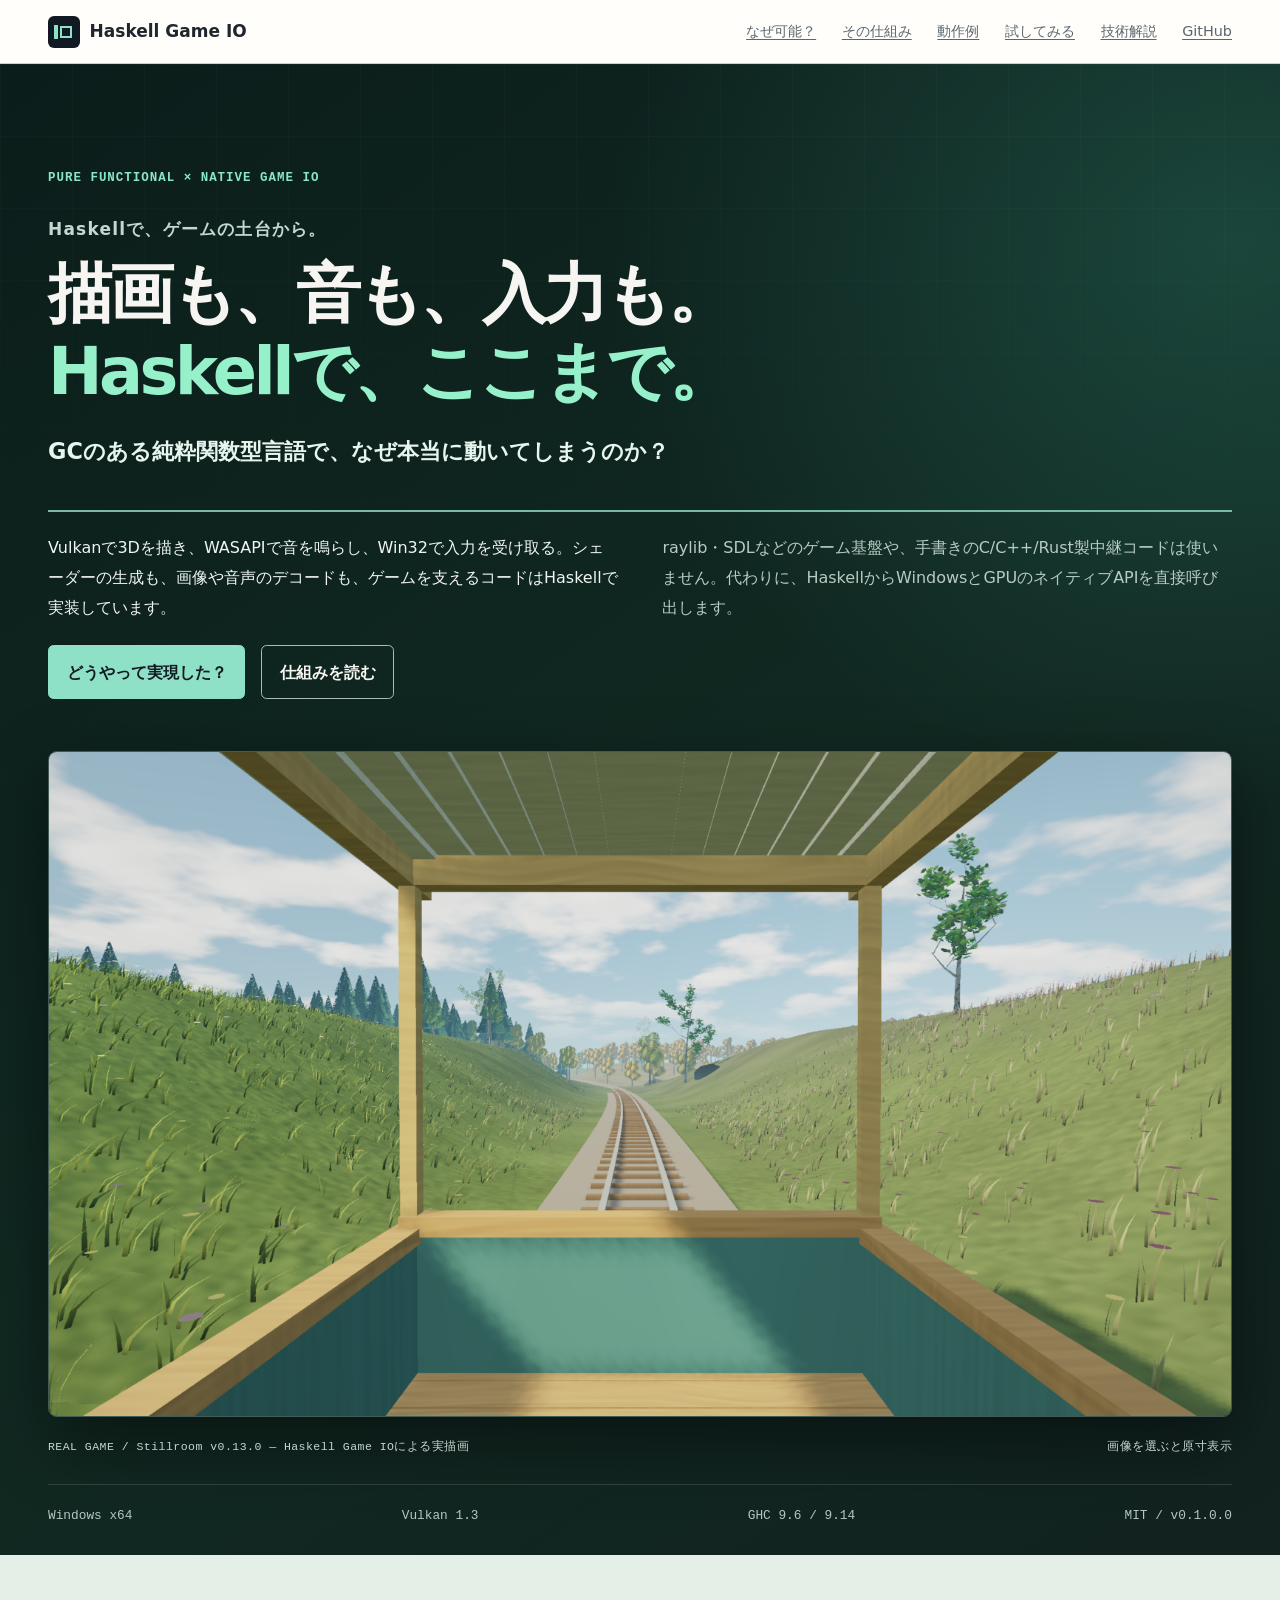
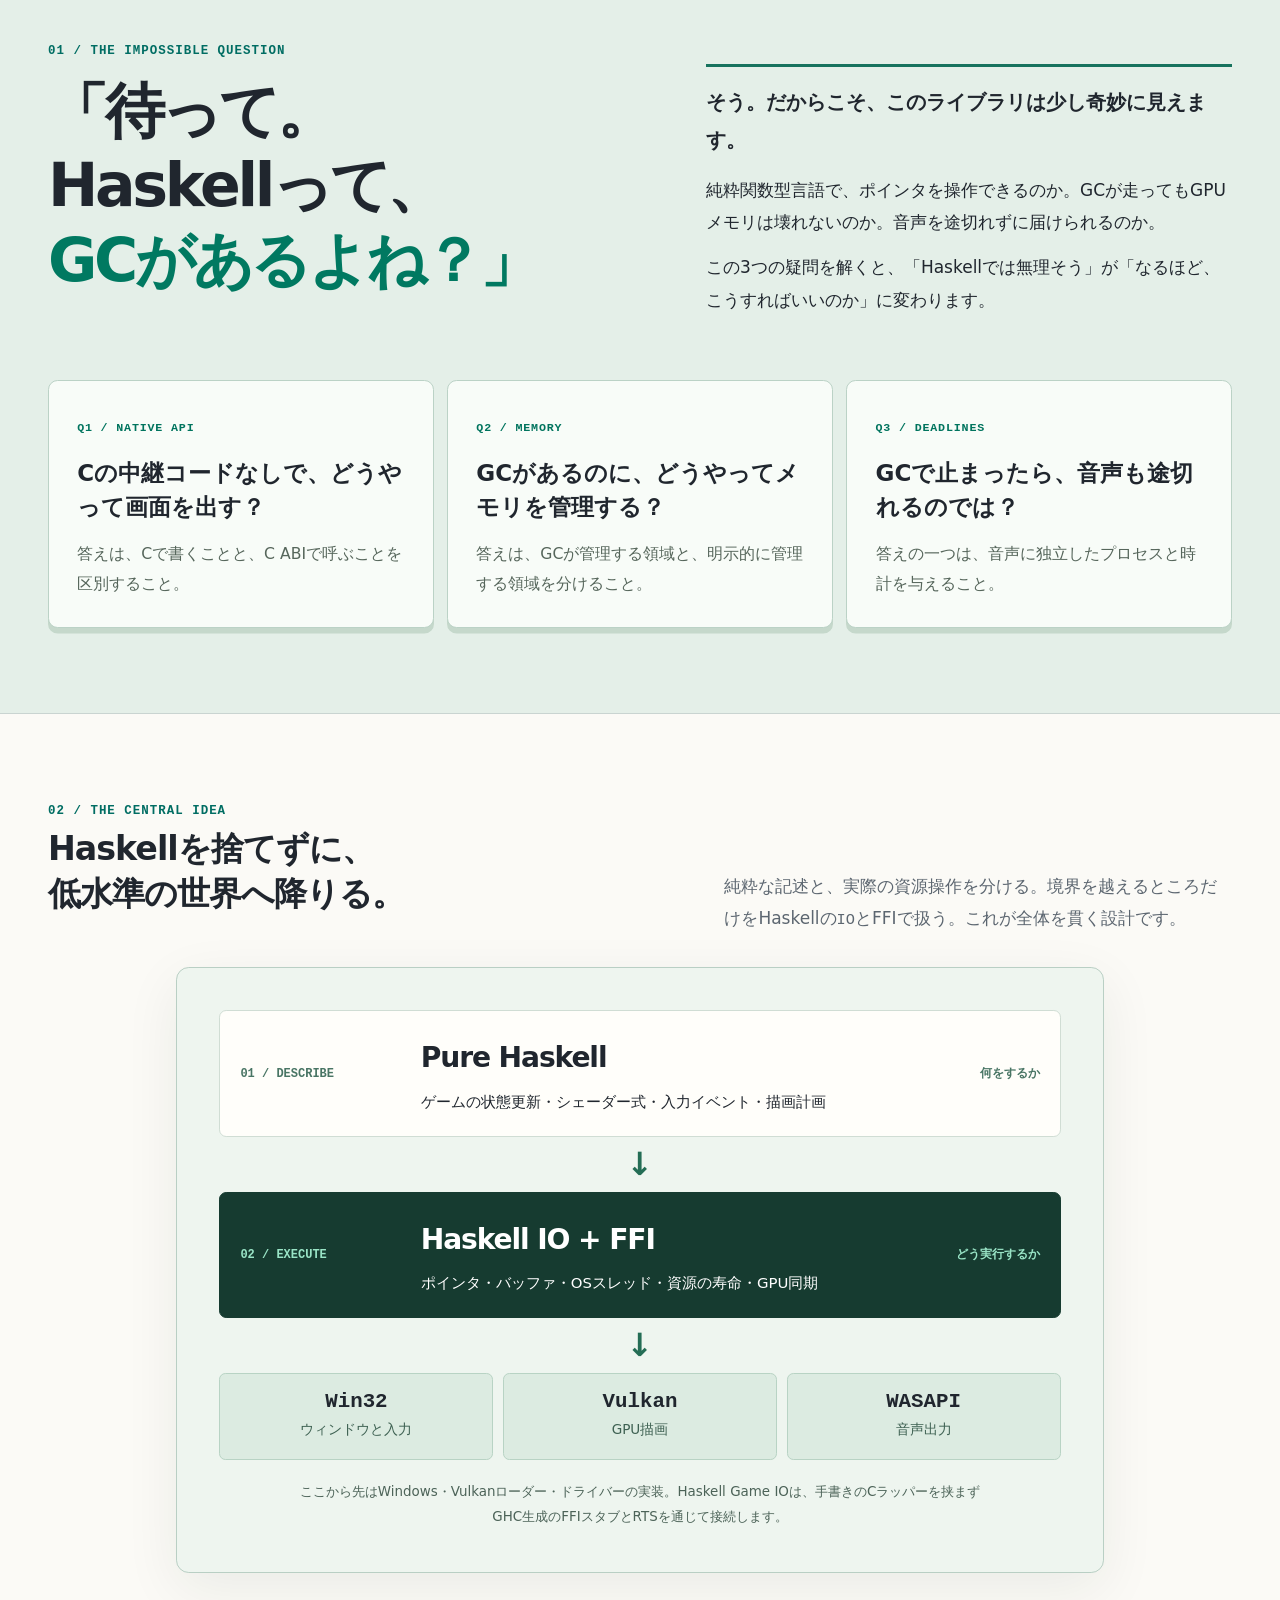
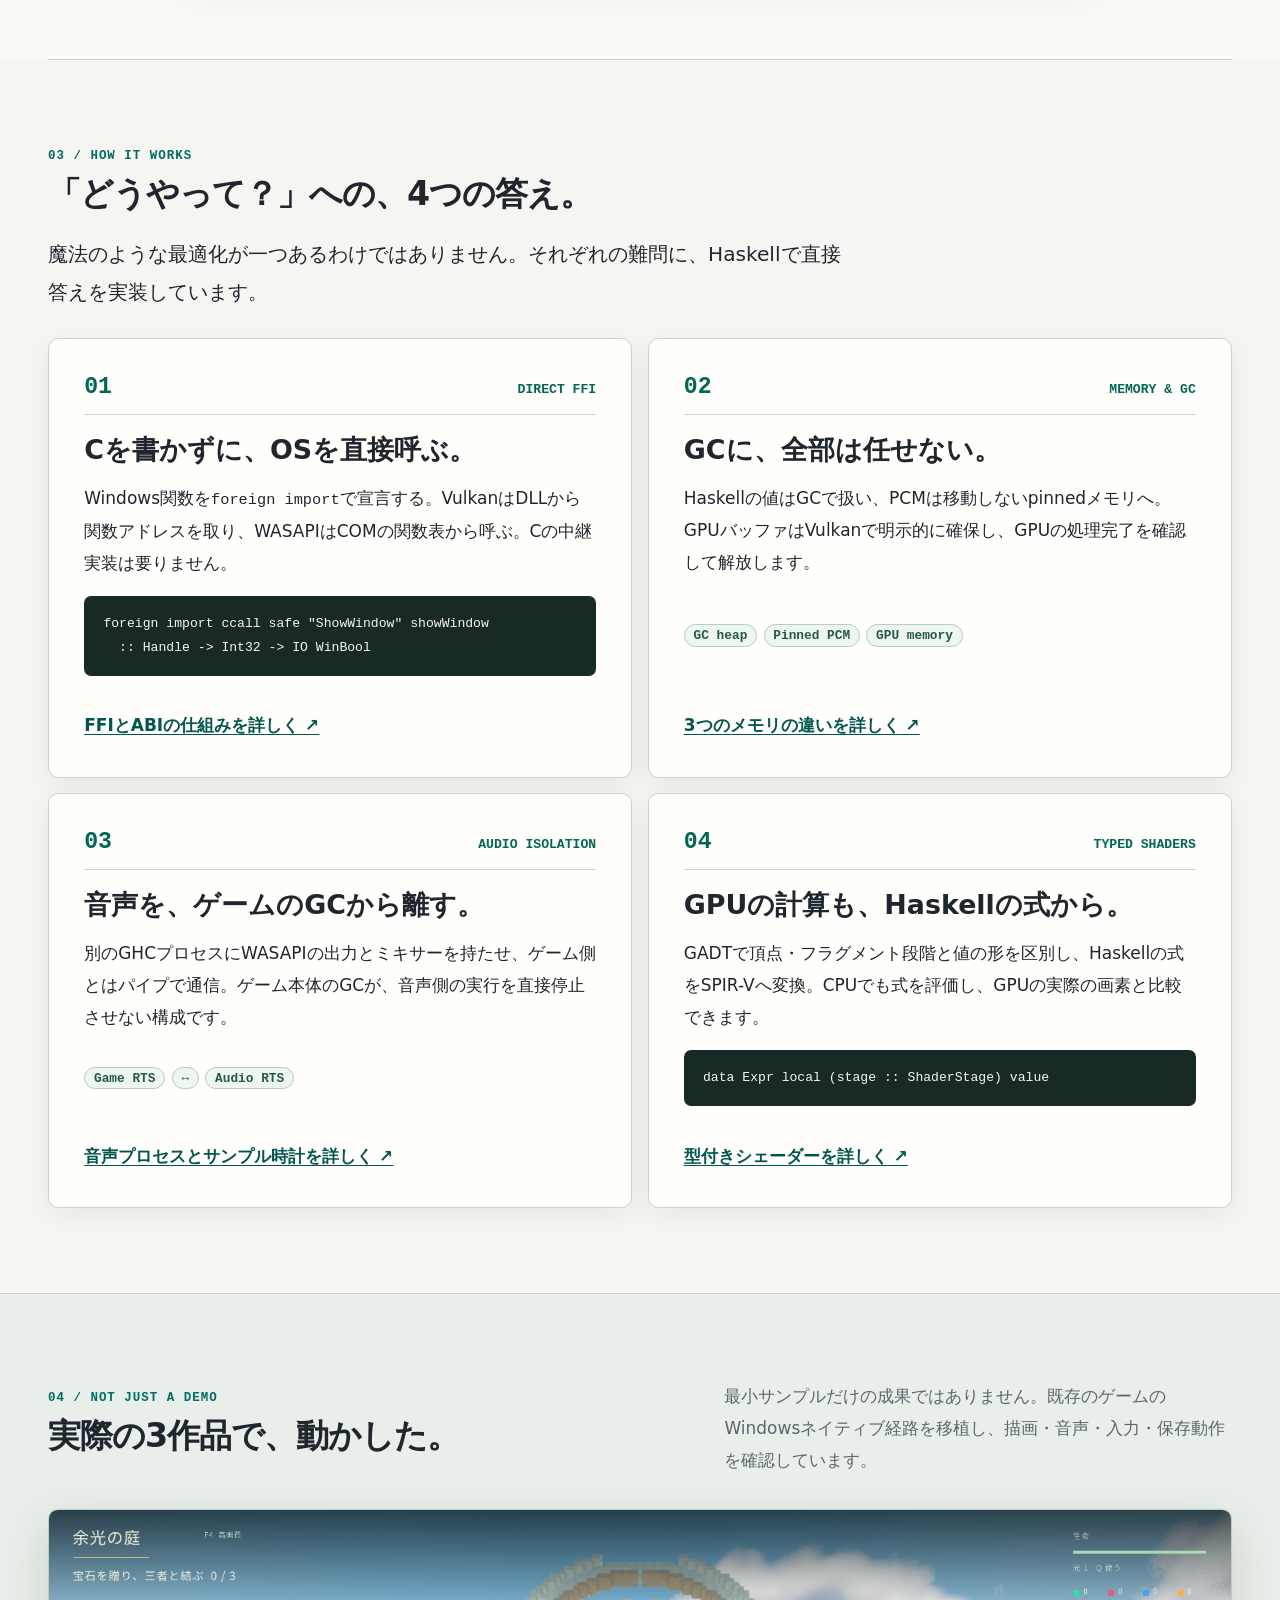
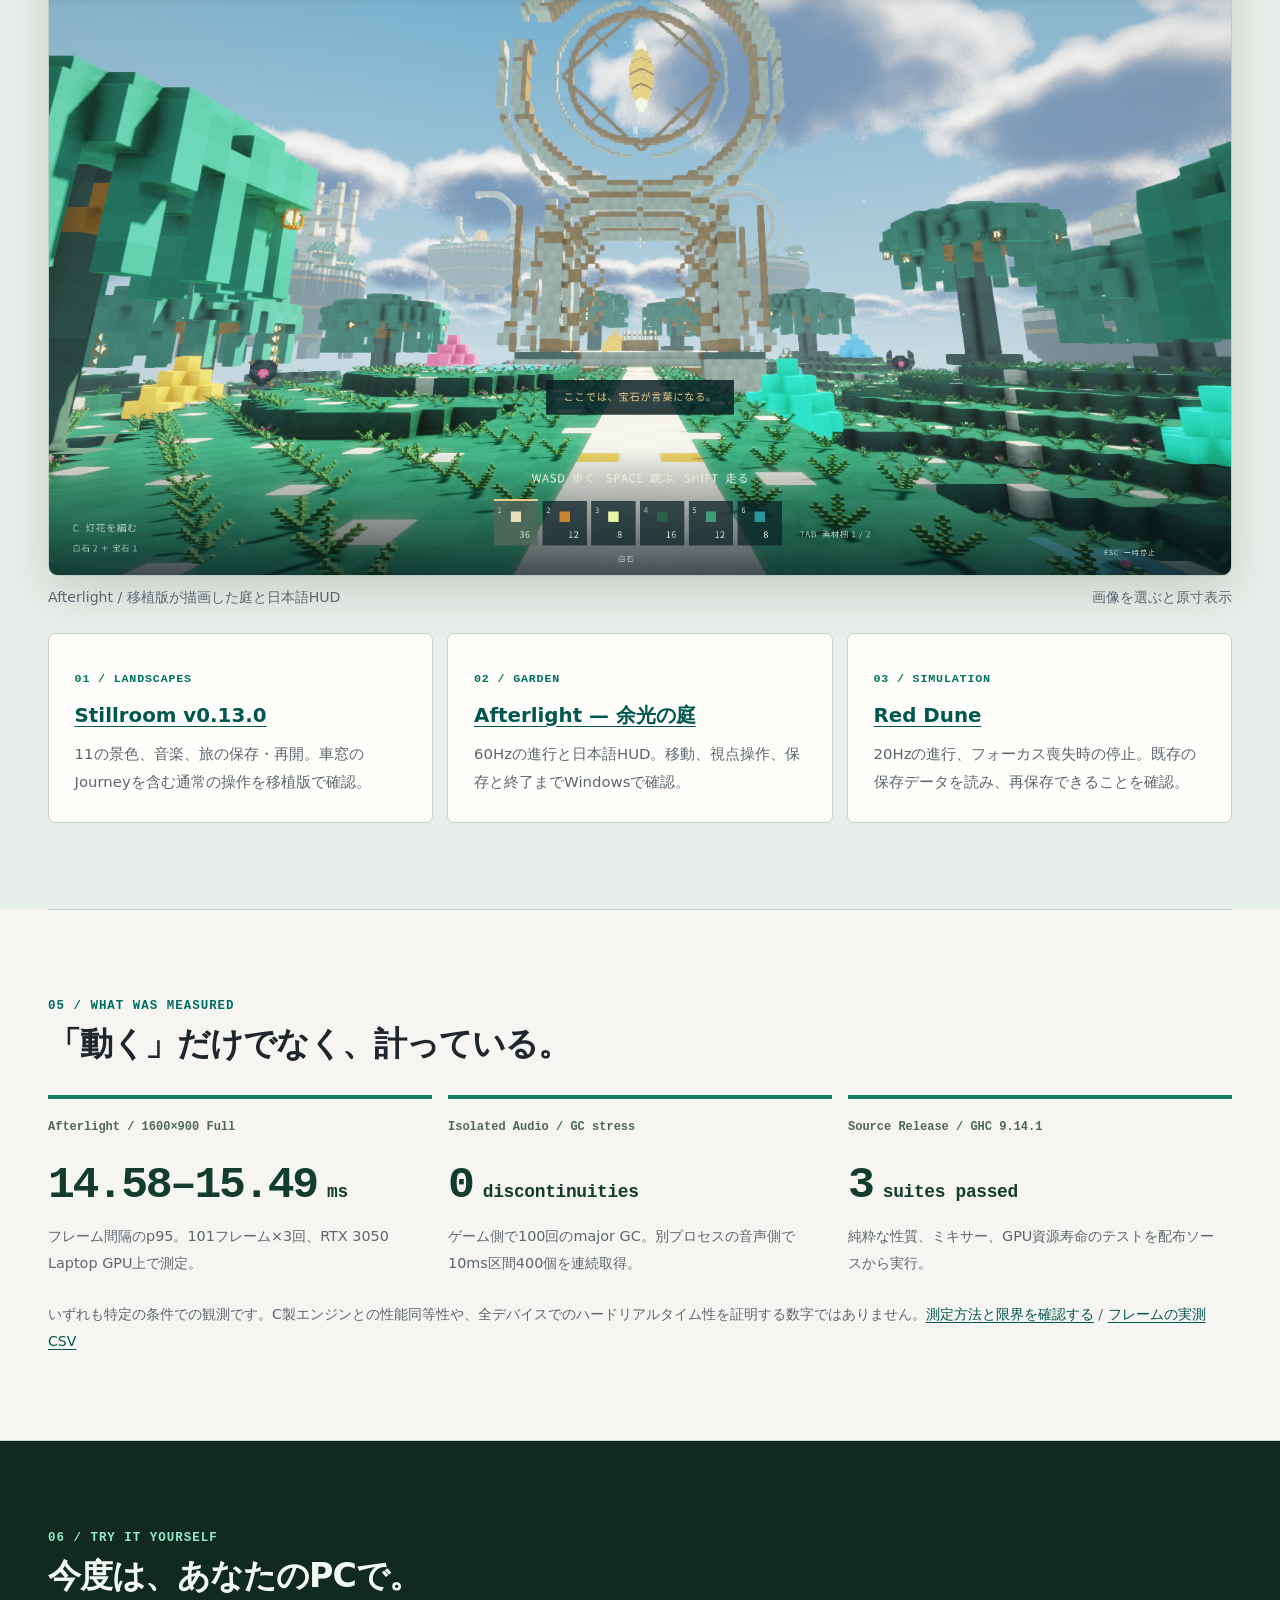
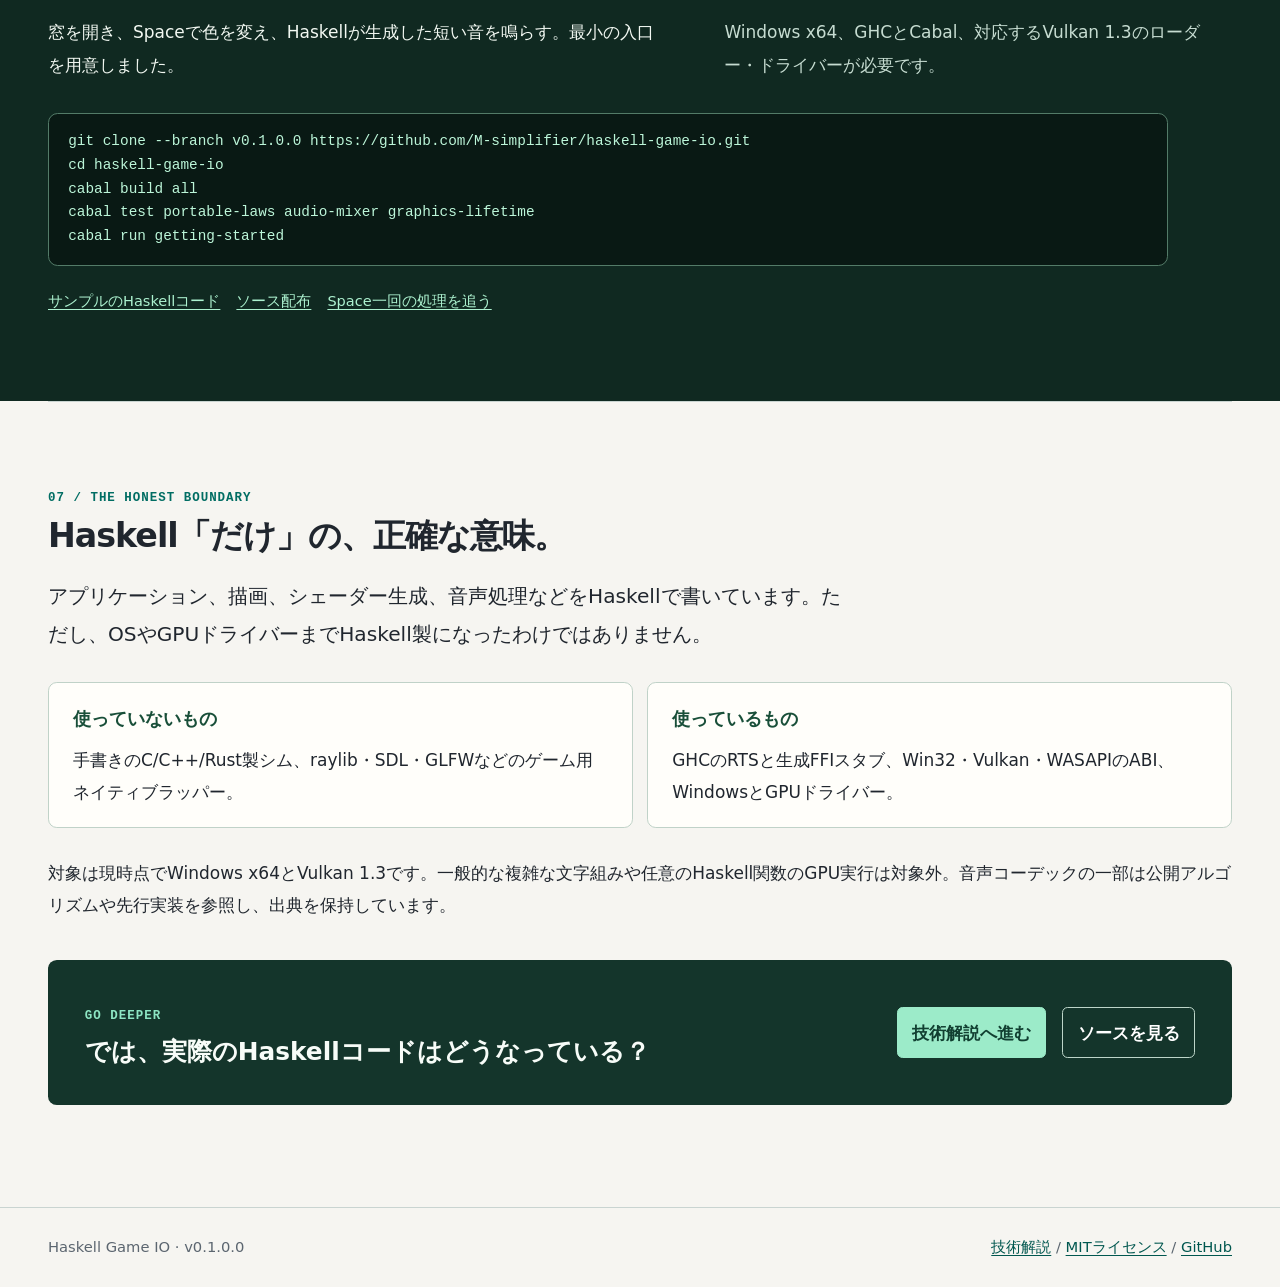
==== commit e751a2e9: "Polish responsive hero typography and navigation" ====
--- a/site/index.html
+++ b/site/index.html
@@ -34,7 +34,7 @@
         <div class="hero-heading">
           <p class="eyebrow">PURE FUNCTIONAL × NATIVE GAME IO</p>
           <p class="hero-overline">Haskellで、ゲームの土台から。</p>
-          <h1 id="hero-title">描画も、音も、入力も。<br><em>Haskellで、ここまで。</em></h1>
+          <h1 id="hero-title"><span class="hero-headline-line"><span>描画も、</span><span>音も、</span><span>入力も。</span></span><em class="hero-headline-line"><span>Haskellで、</span><span>ここまで。</span></em></h1>
           <p class="hero-question">GCのある純粋関数型言語で、なぜ本当に動いてしまうのか？</p>
         </div>
         <div class="hero-aside">
@@ -71,7 +71,7 @@
         <div class="question-grid">
           <article>
             <span class="question-number">Q1 / NATIVE API</span>
-            <h3>Cのライブラリなしで、どうやって画面を出す？</h3>
+            <h3>Cの中継コードなしで、どうやって画面を出す？</h3>
             <p>答えは、Cで書くことと、C ABIで呼ぶことを区別すること。</p>
           </article>
           <article>
--- a/site/styles.css
+++ b/site/styles.css
@@ -535,16 +535,18 @@
   mask-image: linear-gradient(to bottom, black, transparent);
 }
 
-.story-hero .hero-content { position: relative; padding-block: clamp(3.6rem, 8vw, 7.5rem) clamp(2.5rem, 4vw, 4rem); gap: 3rem; }
+.story-hero .hero-content { position: relative; grid-template-columns: minmax(0, 1fr); padding-block: clamp(3.6rem, 8vw, 7.5rem) clamp(2.5rem, 4vw, 4rem); gap: 2.5rem; }
 .story-hero .hero-heading { min-width: 0; }
 .story-hero .eyebrow { color: #89e6c7; }
 .story-hero .hero-overline { margin-block: 1.4rem .55rem; color: #c3d8d0; font-weight: 650; letter-spacing: .07em; }
 .story-hero .hero-heading h1 { margin-block-start: 0; font-size: clamp(2.65rem, 5.1vw, 5.8rem); line-height: 1.2; letter-spacing: -.055em; }
 .story-hero .hero-heading h1 em { color: #96f1cb; font-style: normal; }
+.story-hero .hero-headline-line { display: block; }
+.story-hero .hero-headline-line > span { display: inline-block; white-space: nowrap; }
 .story-hero .hero-question { margin-block-start: 1.4rem; color: #e6f5ee; font-size: clamp(1.08rem, 1.75vw, 1.42rem); font-weight: 720; line-height: 1.65; }
-.story-hero .hero-aside { align-self: end; border-inline-start: 2px solid #78baa6; padding-inline-start: 1.45rem; color: #f0f5f2; line-height: 1.85; }
-.story-hero .hero-detail { margin-block-start: .75rem; color: #b7cbc3; }
-.story-hero .actions { margin-block-start: 1.75rem; }
+.story-hero .hero-aside { display: grid; grid-template-columns: repeat(2, minmax(0, 1fr)); align-items: start; gap: 1rem 2.8rem; padding-block-start: 1.35rem; border-block-start: 2px solid #78baa6; color: #f0f5f2; line-height: 1.85; }
+.story-hero .hero-detail { margin-block-start: 0; color: #b7cbc3; }
+.story-hero .actions { grid-column: 1 / -1; margin-block-start: .45rem; }
 .story-hero .action { padding: .7rem 1.1rem; }
 .story-image { position: relative; }
 .story-image img { border: 1px solid #a4c7bc55; border-radius: .55rem; box-shadow: 0 24px 70px #0007; }
@@ -652,7 +654,8 @@
 
 @media (max-width: 59rem) {
   .story-hero .hero-heading { order: 0; padding-block: 3.4rem 1.4rem; }
-  .story-hero .hero-aside { order: 1; padding-block: 0 2.2rem; border: 0; padding-inline-start: 0; }
+  .story-hero .hero-aside { display: block; order: 1; padding-block: 0 2.2rem; border: 0; padding-inline-start: 0; }
+  .story-hero .hero-detail { margin-block-start: .75rem; }
   .story-hero .hero-media { order: 2; }
   .story-hero .hero-footline { order: 3; }
   .story-hero .hero-heading h1 { font-size: clamp(2.5rem, 6.7vw, 4.7rem); }
@@ -674,6 +677,7 @@
 @media (max-width: 33rem) {
   .site-nav { gap: .15rem .85rem; }
   .site-nav a { min-block-size: 2.25rem; font-size: .82rem; }
+  .site-nav a:last-child { display: none; }
   .story-hero .hero-heading h1 { font-size: clamp(2.15rem, 9vw, 3rem); }
   .story-hero .hero-question { font-size: 1.06rem; }
   .story-image figcaption { font-size: .64rem; }
